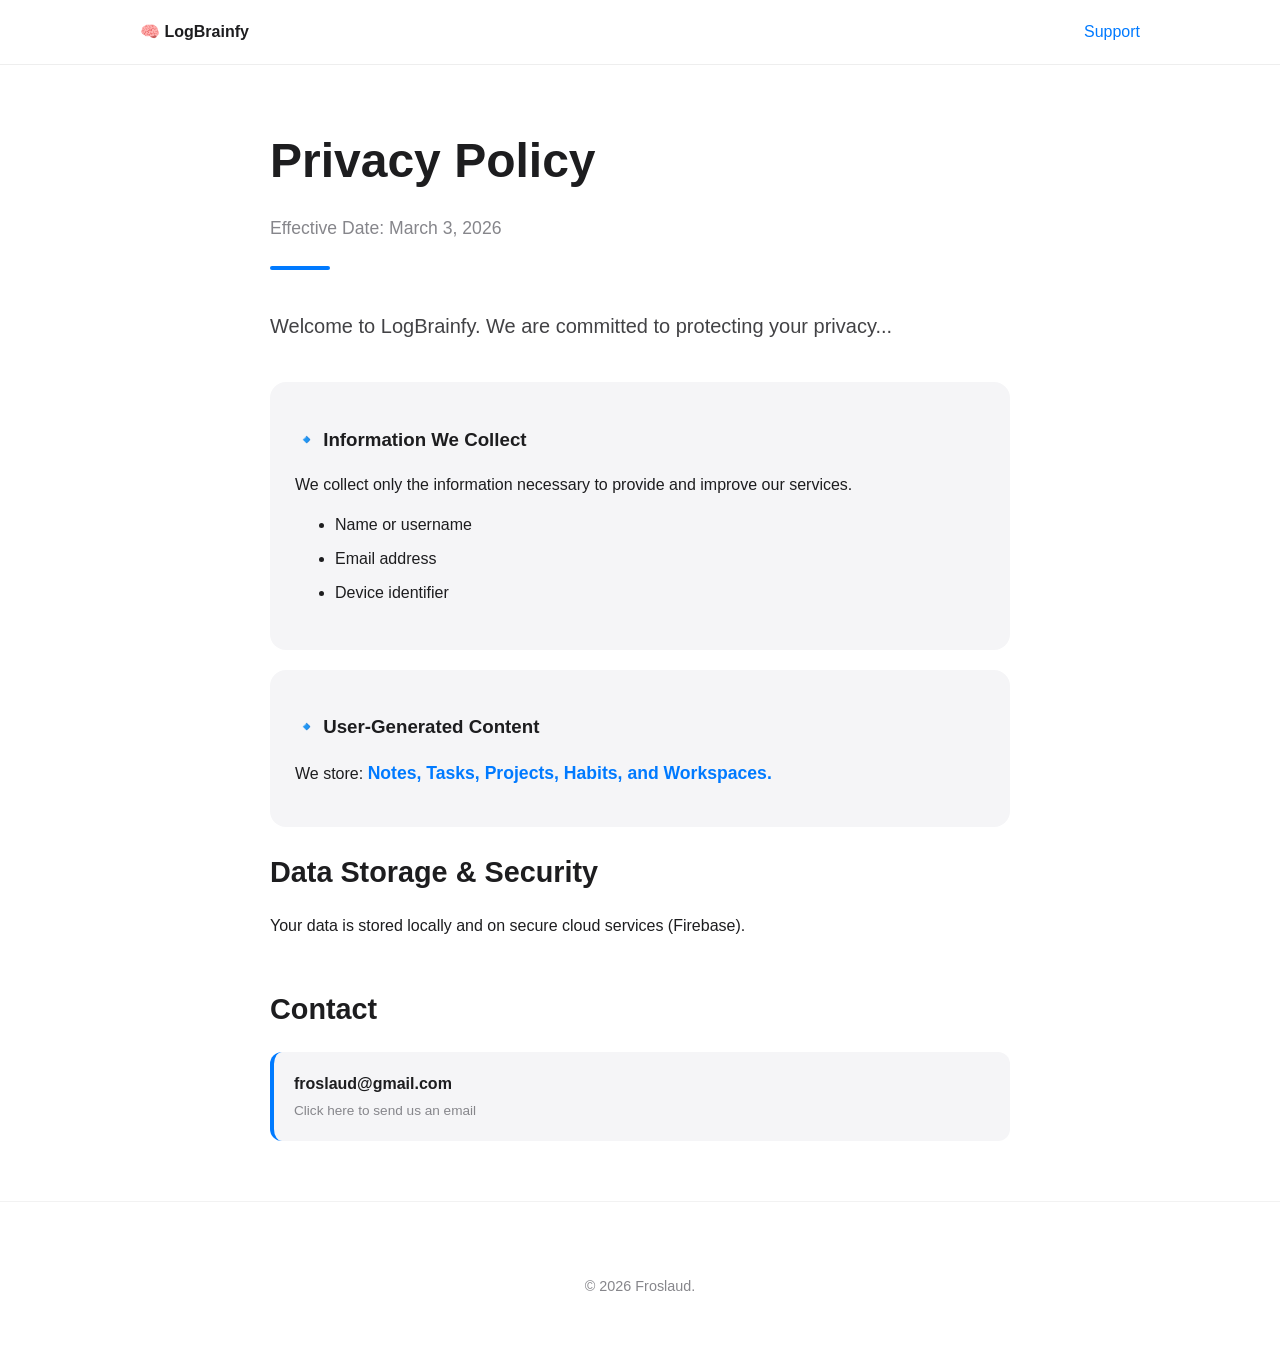
==== privacy.html @ 2e689822 "Update privacy.html" ====
<!DOCTYPE html>
<html lang="en">
<head>
    <meta charset="UTF-8">
    <meta name="viewport" content="width=device-width, initial-scale=1.0">
    <title>Privacy Policy - LogBrainfy</title>
    <link rel="stylesheet" href="style.css"> </head>
<body>
    <nav>
        <div class="nav-container">
            <a href="index.html" class="logo-text">🧠 LogBrainfy</a>
            <div class="nav-links">
                <a href="mailto:froslaud@gmail.com">Support</a>
            </div>
        </div>
    </nav>

    <div class="legal-wrapper"> 
        <header class="legal-header">
            <h1>Privacy Policy</h1>
            <p class="effective-date">Effective Date: March 3, 2026</p>
            <div class="header-line"></div>
        </header>

        <main class="legal-section">
            <p class="intro-text">Welcome to LogBrainfy. We are committed to protecting your privacy...</p>

            <div class="info-card">
                <h3>🔹 Information We Collect</h3>
                <p>We collect only the information necessary to provide and improve our services.</p>
                <ul>
                    <li>Name or username</li>
                    <li>Email address</li>
                    <li>Device identifier</li>
                </ul>
            </div>

            <div class="info-card">
                <h3>🔹 User-Generated Content</h3>
                <p>We store: <span class="highlight-box">Notes, Tasks, Projects, Habits, and Workspaces.</span></p>
            </div>

            <div class="legal-section">
                <h2>Data Storage & Security</h2>
                <p>Your data is stored locally and on secure cloud services (Firebase).</p>
            </div>

            <div class="legal-section">
                <h2>Contact</h2>
                <a href="mailto:froslaud@gmail.com" class="contact-box">
                    <strong>froslaud@gmail.com</strong>
                    <span>Click here to send us an email</span>
                </a>
            </div>
        </main>
    </div>

    <footer>
        <p>&copy; 2026 Froslaud.</p>
    </footer>
</body>
</html>
---- style.css ----
:root {
    --primary: #007AFF;
    --bg: #ffffff;
    --text: #1d1d1f;
    --secondary-bg: #f5f5f7;
    --gray: #86868b;
}

body {
    font-family: -apple-system, BlinkMacSystemFont, "Segoe UI", Roboto, sans-serif;
    margin: 0;
    color: var(--text);
    background-color: var(--bg);
    line-height: 1.5;
}

/* --- NAVIGATION (Shared) --- */
nav {
    padding: 20px;
    background: rgba(255, 255, 255, 0.8);
    backdrop-filter: blur(10px);
    position: sticky;
    top: 0;
    z-index: 100;
    border-bottom: 1px solid #eee;
}

.nav-container {
    max-width: 1000px;
    margin: 0 auto;
    display: flex;
    justify-content: space-between;
    align-items: center;
}

.logo-text {
    font-weight: 700;
    text-decoration: none;
    color: var(--text);
}

.nav-links a {
    text-decoration: none;
    color: var(--primary);
    margin-left: 20px;
}

/* --- HOME PAGE STYLES (index.html) --- */
.hero {
    text-align: center;
    padding: 80px 20px;
    background: radial-gradient(circle at bottom, #f0f7ff 0%, #ffffff 100%);
}

.hero h1 { font-size: 3rem; letter-spacing: -0.02em; }

.subtitle {
    font-size: 1.3rem;
    color: var(--gray);
    max-width: 600px;
    margin: 0 auto 30px;
}

.btn-primary {
    background: var(--text);
    color: white;
    padding: 15px 30px;
    border-radius: 30px;
    text-decoration: none;
    font-weight: 600;
}

.mockup-box {
    width: 260px;
    height: 450px;
    background: #f0f0f0;
    margin: 50px auto 0;
    border-radius: 30px;
    border: 6px solid #333;
    display: flex;
    align-items: center;
    justify-content: center;
    color: #aaa;
}

.content { max-width: 1000px; margin: 0 auto; padding: 40px 20px; }

.legal-grid {
    display: grid;
    grid-template-columns: repeat(auto-fit, minmax(250px, 1fr));
    gap: 20px;
}

.card {
    background: var(--secondary-bg);
    padding: 30px;
    border-radius: 20px;
}

.btn-secondary {
    color: var(--primary);
    text-decoration: none;
    font-weight: 600;
    display: block;
    margin-top: 10px;
}

/* --- PRIVACY PAGE PREMIUM STYLES (privacy.html) --- */
.legal-wrapper {
    max-width: 740px;
    margin: 60px auto;
    padding: 0 20px;
}

.legal-header h1 {
    font-size: 3rem;
    font-weight: 700;
    margin-bottom: 10px;
}

.effective-date {
    color: var(--gray);
    font-size: 1.1rem;
}

.header-line {
    width: 60px;
    height: 4px;
    background: var(--primary);
    margin-top: 25px;
    border-radius: 2px;
}

.intro-text {
    font-size: 1.25rem;
    line-height: 1.6;
    color: #424245;
    margin: 40px 0;
}

.legal-section { margin-bottom: 50px; }
.legal-section h2 { font-size: 1.8rem; margin-bottom: 20px; font-weight: 600; }

.info-card {
    background: var(--secondary-bg);
    padding: 25px;
    border-radius: 16px;
    margin-bottom: 20px;
}

.highlight-box {
    font-weight: 600;
    color: var(--primary);
    font-size: 1.1rem;
}

.contact-box {
    display: block;
    background: var(--secondary-bg);
    padding: 20px;
    border-radius: 12px;
    text-decoration: none;
    color: var(--text);
    border-left: 4px solid var(--primary);
}

.contact-box span {
    display: block;
    font-size: 0.85rem;
    color: var(--gray);
    margin-top: 5px;
}

.eula-link {
    color: var(--primary);
    text-decoration: none;
    font-weight: 600;
}

/* --- FOOTER (Shared) --- */
footer {
    text-align: center;
    padding: 60px;
    color: var(--gray);
    font-size: 0.9rem;
    border-top: 1px solid #f2f2f2;
}

/* List styling for Privacy */
ul { margin-bottom: 20px; }
li { margin-bottom: 10px; }
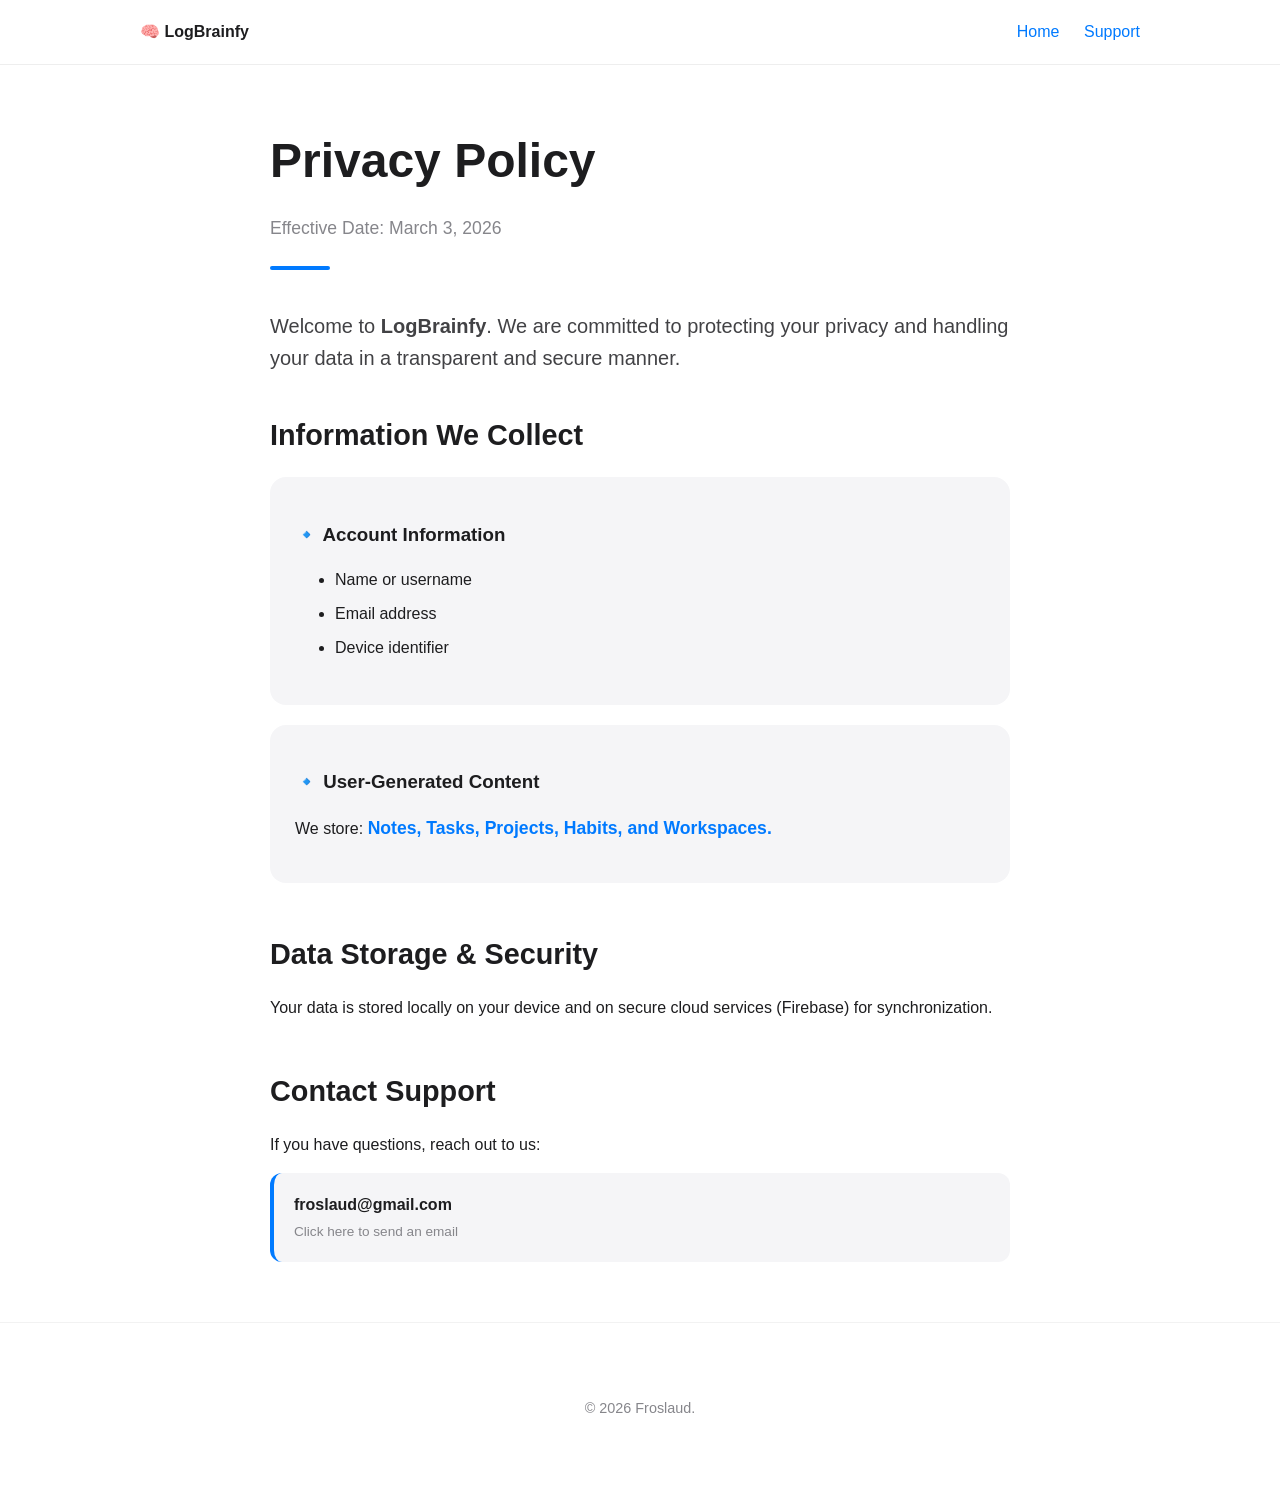
==== commit b3ff8a5b: "Update privacy.html" ====
--- a/privacy.html
+++ b/privacy.html
@@ -4,12 +4,14 @@
     <meta charset="UTF-8">
     <meta name="viewport" content="width=device-width, initial-scale=1.0">
     <title>Privacy Policy - LogBrainfy</title>
-    <link rel="stylesheet" href="style.css"> </head>
+    <link rel="stylesheet" href="style.css">
+</head>
 <body>
     <nav>
         <div class="nav-container">
             <a href="index.html" class="logo-text">🧠 LogBrainfy</a>
             <div class="nav-links">
+                <a href="index.html">Home</a>
                 <a href="mailto:froslaud@gmail.com">Support</a>
             </div>
         </div>
@@ -22,36 +24,41 @@
             <div class="header-line"></div>
         </header>
 
-        <main class="legal-section">
-            <p class="intro-text">Welcome to LogBrainfy. We are committed to protecting your privacy...</p>
+        <main>
+            <p class="intro-text">
+                Welcome to <strong>LogBrainfy</strong>. We are committed to protecting your privacy and handling your data in a transparent and secure manner.
+            </p>
 
-            <div class="info-card">
-                <h3>🔹 Information We Collect</h3>
-                <p>We collect only the information necessary to provide and improve our services.</p>
-                <ul>
-                    <li>Name or username</li>
-                    <li>Email address</li>
-                    <li>Device identifier</li>
-                </ul>
-            </div>
+            <section class="legal-section">
+                <h2>Information We Collect</h2>
+                <div class="info-card">
+                    <h3>🔹 Account Information</h3>
+                    <ul>
+                        <li>Name or username</li>
+                        <li>Email address</li>
+                        <li>Device identifier</li>
+                    </ul>
+                </div>
 
-            <div class="info-card">
-                <h3>🔹 User-Generated Content</h3>
-                <p>We store: <span class="highlight-box">Notes, Tasks, Projects, Habits, and Workspaces.</span></p>
-            </div>
+                <div class="info-card">
+                    <h3>🔹 User-Generated Content</h3>
+                    <p>We store: <span class="highlight-box">Notes, Tasks, Projects, Habits, and Workspaces.</span></p>
+                </div>
+            </section>
 
-            <div class="legal-section">
+            <section class="legal-section">
                 <h2>Data Storage & Security</h2>
-                <p>Your data is stored locally and on secure cloud services (Firebase).</p>
-            </div>
+                <p>Your data is stored locally on your device and on secure cloud services (Firebase) for synchronization.</p>
+            </section>
 
-            <div class="legal-section">
-                <h2>Contact</h2>
+            <section class="legal-section">
+                <h2>Contact Support</h2>
+                <p>If you have questions, reach out to us:</p>
                 <a href="mailto:froslaud@gmail.com" class="contact-box">
                     <strong>froslaud@gmail.com</strong>
-                    <span>Click here to send us an email</span>
+                    <span>Click here to send an email</span>
                 </a>
-            </div>
+            </section>
         </main>
     </div>
 
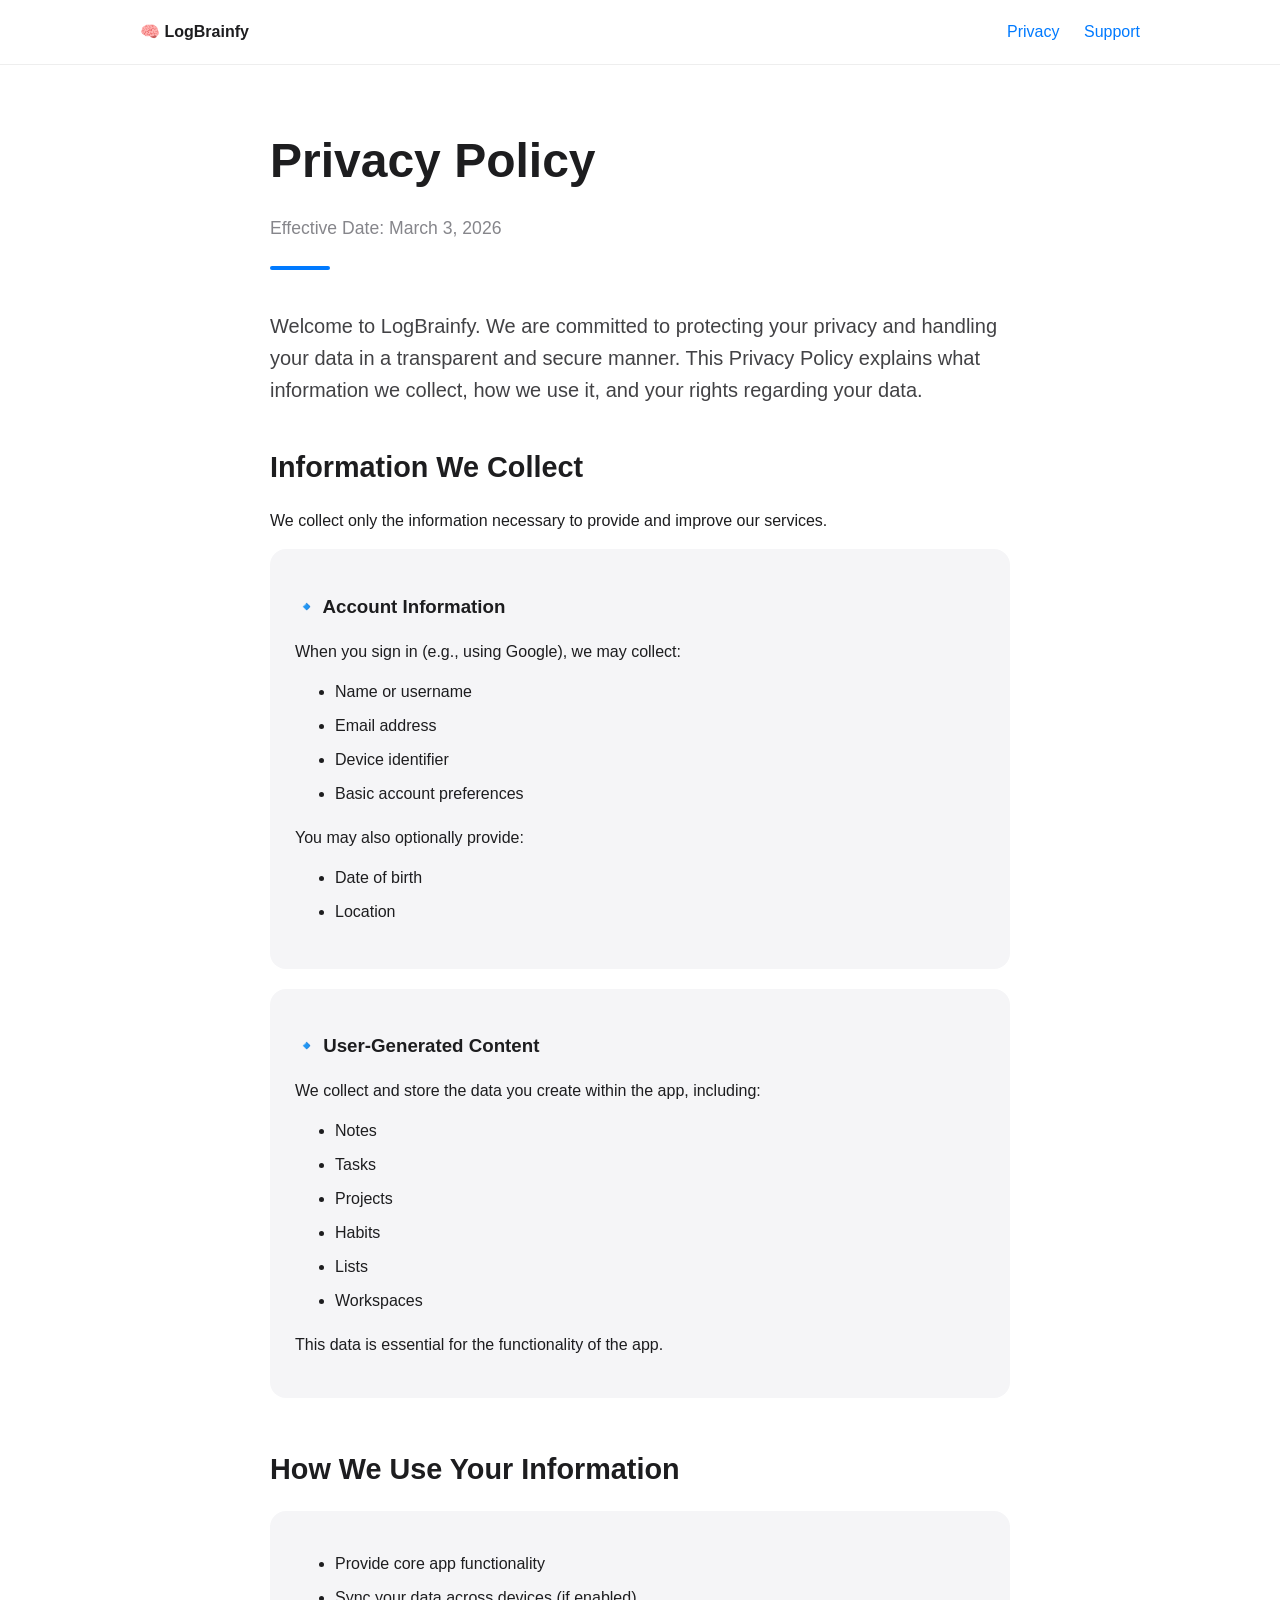
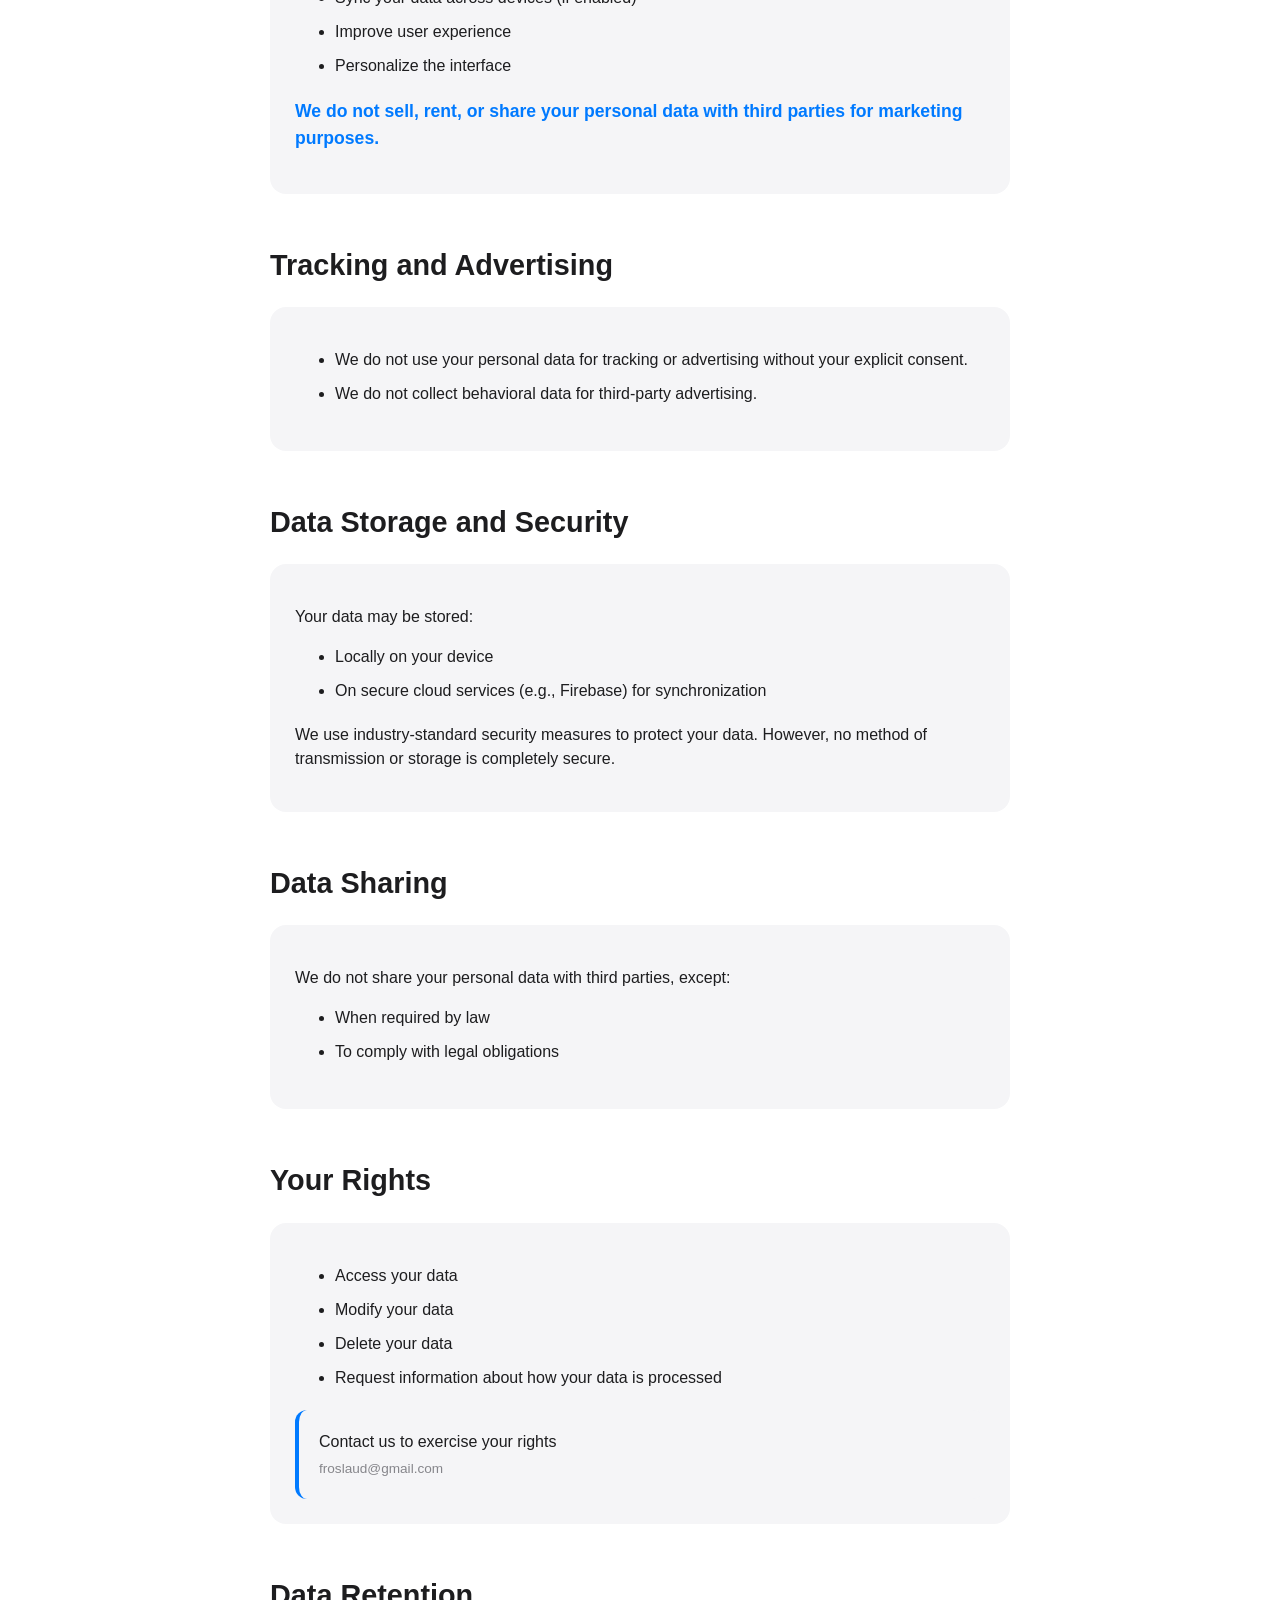
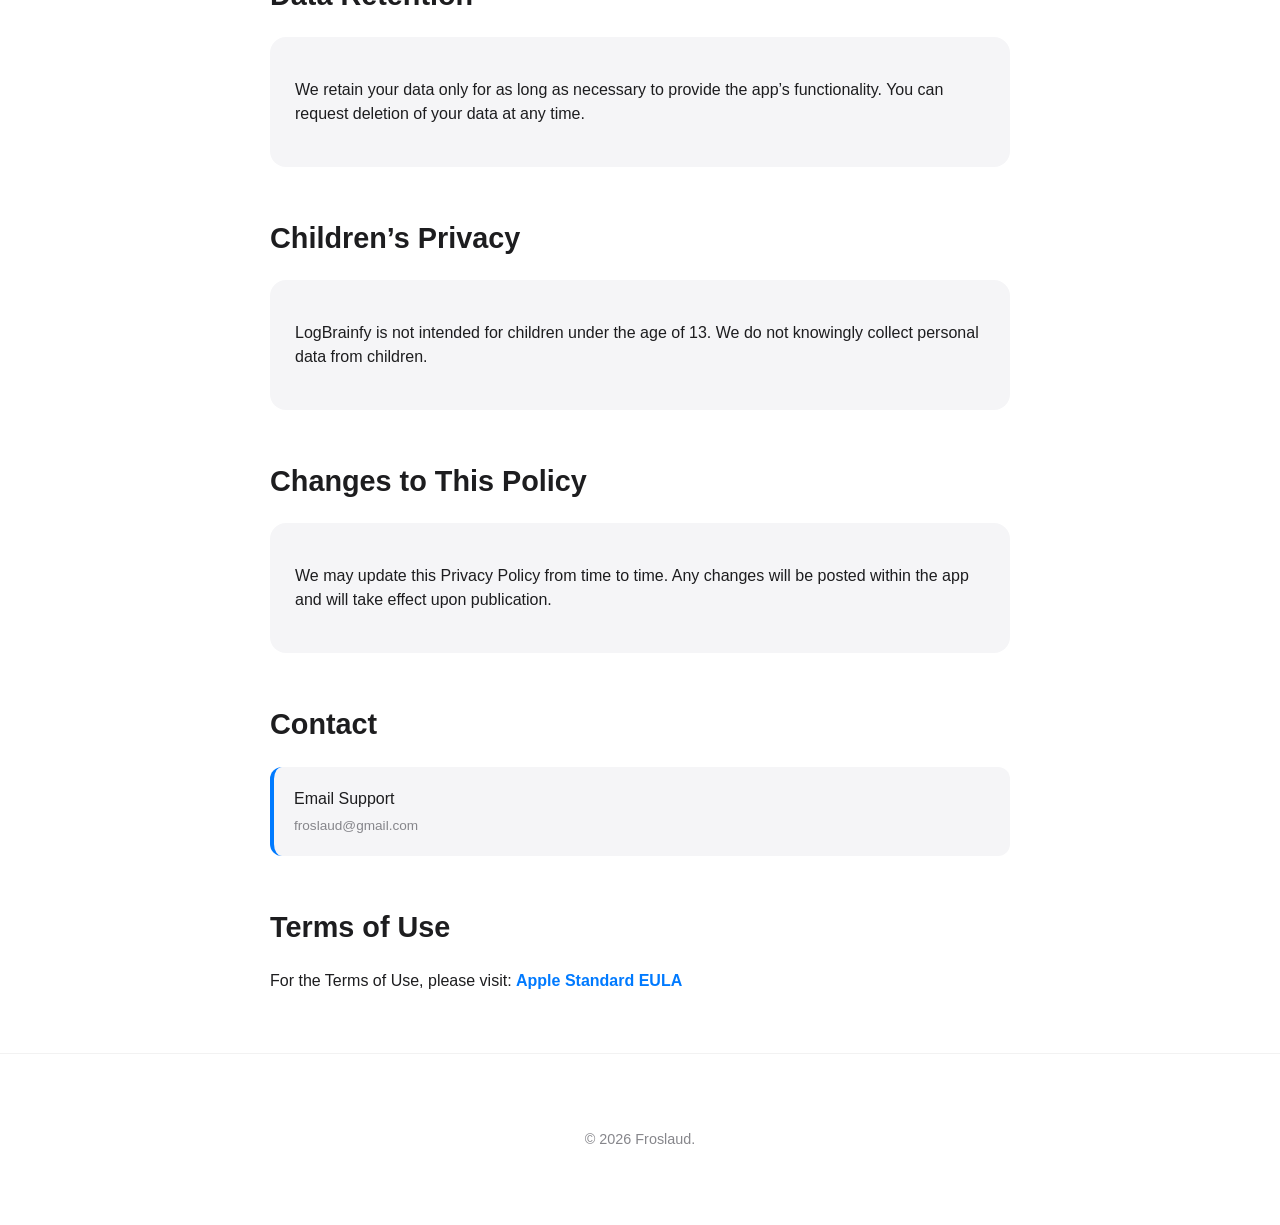
==== commit 9b2731eb: "Update privacy.html" ====
--- a/privacy.html
+++ b/privacy.html
@@ -7,63 +7,202 @@
     <link rel="stylesheet" href="style.css">
 </head>
 <body>
+
+    <!-- NAV -->
     <nav>
         <div class="nav-container">
             <a href="index.html" class="logo-text">🧠 LogBrainfy</a>
             <div class="nav-links">
-                <a href="index.html">Home</a>
-                <a href="mailto:froslaud@gmail.com">Support</a>
+                <a href="privacy.html">Privacy</a>
+                <a href="index.html#support">Support</a>
             </div>
         </div>
     </nav>
 
-    <div class="legal-wrapper"> 
-        <header class="legal-header">
+    <!-- CONTENT -->
+    <main class="legal-wrapper">
+
+        <!-- HEADER -->
+        <div class="legal-header">
             <h1>Privacy Policy</h1>
             <p class="effective-date">Effective Date: March 3, 2026</p>
             <div class="header-line"></div>
-        </header>
-
-        <main>
-            <p class="intro-text">
-                Welcome to <strong>LogBrainfy</strong>. We are committed to protecting your privacy and handling your data in a transparent and secure manner.
+        </div>
+
+        <!-- INTRO -->
+        <p class="intro-text">
+            Welcome to LogBrainfy. We are committed to protecting your privacy and handling your data in a transparent and secure manner.
+            This Privacy Policy explains what information we collect, how we use it, and your rights regarding your data.
+        </p>
+
+        <!-- INFORMATION WE COLLECT -->
+        <section class="legal-section">
+            <h2>Information We Collect</h2>
+            <p>We collect only the information necessary to provide and improve our services.</p>
+
+            <div class="info-card">
+                <h3>🔹 Account Information</h3>
+                <p>When you sign in (e.g., using Google), we may collect:</p>
+                <ul>
+                    <li>Name or username</li>
+                    <li>Email address</li>
+                    <li>Device identifier</li>
+                    <li>Basic account preferences</li>
+                </ul>
+
+                <p>You may also optionally provide:</p>
+                <ul>
+                    <li>Date of birth</li>
+                    <li>Location</li>
+                </ul>
+            </div>
+
+            <div class="info-card">
+                <h3>🔹 User-Generated Content</h3>
+                <p>We collect and store the data you create within the app, including:</p>
+                <ul>
+                    <li>Notes</li>
+                    <li>Tasks</li>
+                    <li>Projects</li>
+                    <li>Habits</li>
+                    <li>Lists</li>
+                    <li>Workspaces</li>
+                </ul>
+                <p>This data is essential for the functionality of the app.</p>
+            </div>
+        </section>
+
+        <!-- HOW WE USE -->
+        <section class="legal-section">
+            <h2>How We Use Your Information</h2>
+            <div class="info-card">
+                <ul>
+                    <li>Provide core app functionality</li>
+                    <li>Sync your data across devices (if enabled)</li>
+                    <li>Improve user experience</li>
+                    <li>Personalize the interface</li>
+                </ul>
+                <p class="highlight-box">
+                    We do not sell, rent, or share your personal data with third parties for marketing purposes.
+                </p>
+            </div>
+        </section>
+
+        <!-- TRACKING -->
+        <section class="legal-section">
+            <h2>Tracking and Advertising</h2>
+            <div class="info-card">
+                <ul>
+                    <li>We do not use your personal data for tracking or advertising without your explicit consent.</li>
+                    <li>We do not collect behavioral data for third-party advertising.</li>
+                </ul>
+            </div>
+        </section>
+
+        <!-- STORAGE -->
+        <section class="legal-section">
+            <h2>Data Storage and Security</h2>
+            <div class="info-card">
+                <p>Your data may be stored:</p>
+                <ul>
+                    <li>Locally on your device</li>
+                    <li>On secure cloud services (e.g., Firebase) for synchronization</li>
+                </ul>
+                <p>
+                    We use industry-standard security measures to protect your data. However, no method of transmission or storage is completely secure.
+                </p>
+            </div>
+        </section>
+
+        <!-- SHARING -->
+        <section class="legal-section">
+            <h2>Data Sharing</h2>
+            <div class="info-card">
+                <p>We do not share your personal data with third parties, except:</p>
+                <ul>
+                    <li>When required by law</li>
+                    <li>To comply with legal obligations</li>
+                </ul>
+            </div>
+        </section>
+
+        <!-- RIGHTS -->
+        <section class="legal-section">
+            <h2>Your Rights</h2>
+            <div class="info-card">
+                <ul>
+                    <li>Access your data</li>
+                    <li>Modify your data</li>
+                    <li>Delete your data</li>
+                    <li>Request information about how your data is processed</li>
+                </ul>
+
+                <a href="mailto:froslaud@gmail.com" class="contact-box">
+                    Contact us to exercise your rights
+                    <span>froslaud@gmail.com</span>
+                </a>
+            </div>
+        </section>
+
+        <!-- RETENTION -->
+        <section class="legal-section">
+            <h2>Data Retention</h2>
+            <div class="info-card">
+                <p>
+                    We retain your data only for as long as necessary to provide the app’s functionality.
+                    You can request deletion of your data at any time.
+                </p>
+            </div>
+        </section>
+
+        <!-- CHILDREN -->
+        <section class="legal-section">
+            <h2>Children’s Privacy</h2>
+            <div class="info-card">
+                <p>
+                    LogBrainfy is not intended for children under the age of 13.
+                    We do not knowingly collect personal data from children.
+                </p>
+            </div>
+        </section>
+
+        <!-- CHANGES -->
+        <section class="legal-section">
+            <h2>Changes to This Policy</h2>
+            <div class="info-card">
+                <p>
+                    We may update this Privacy Policy from time to time.
+                    Any changes will be posted within the app and will take effect upon publication.
+                </p>
+            </div>
+        </section>
+
+        <!-- CONTACT -->
+        <section class="legal-section">
+            <h2>Contact</h2>
+            <a href="mailto:froslaud@gmail.com" class="contact-box">
+                Email Support
+                <span>froslaud@gmail.com</span>
+            </a>
+        </section>
+
+        <!-- TERMS -->
+        <section class="legal-section">
+            <h2>Terms of Use</h2>
+            <p>
+                For the Terms of Use, please visit:
+                <a href="https://www.apple.com/legal/internet-services/itunes/dev/stdeula/" target="_blank" class="eula-link">
+                    Apple Standard EULA
+                </a>
             </p>
-
-            <section class="legal-section">
-                <h2>Information We Collect</h2>
-                <div class="info-card">
-                    <h3>🔹 Account Information</h3>
-                    <ul>
-                        <li>Name or username</li>
-                        <li>Email address</li>
-                        <li>Device identifier</li>
-                    </ul>
-                </div>
-
-                <div class="info-card">
-                    <h3>🔹 User-Generated Content</h3>
-                    <p>We store: <span class="highlight-box">Notes, Tasks, Projects, Habits, and Workspaces.</span></p>
-                </div>
-            </section>
-
-            <section class="legal-section">
-                <h2>Data Storage & Security</h2>
-                <p>Your data is stored locally on your device and on secure cloud services (Firebase) for synchronization.</p>
-            </section>
-
-            <section class="legal-section">
-                <h2>Contact Support</h2>
-                <p>If you have questions, reach out to us:</p>
-                <a href="mailto:froslaud@gmail.com" class="contact-box">
-                    <strong>froslaud@gmail.com</strong>
-                    <span>Click here to send an email</span>
-                </a>
-            </section>
-        </main>
-    </div>
-
+        </section>
+
+    </main>
+
+    <!-- FOOTER -->
     <footer>
         <p>&copy; 2026 Froslaud.</p>
     </footer>
+
 </body>
 </html>
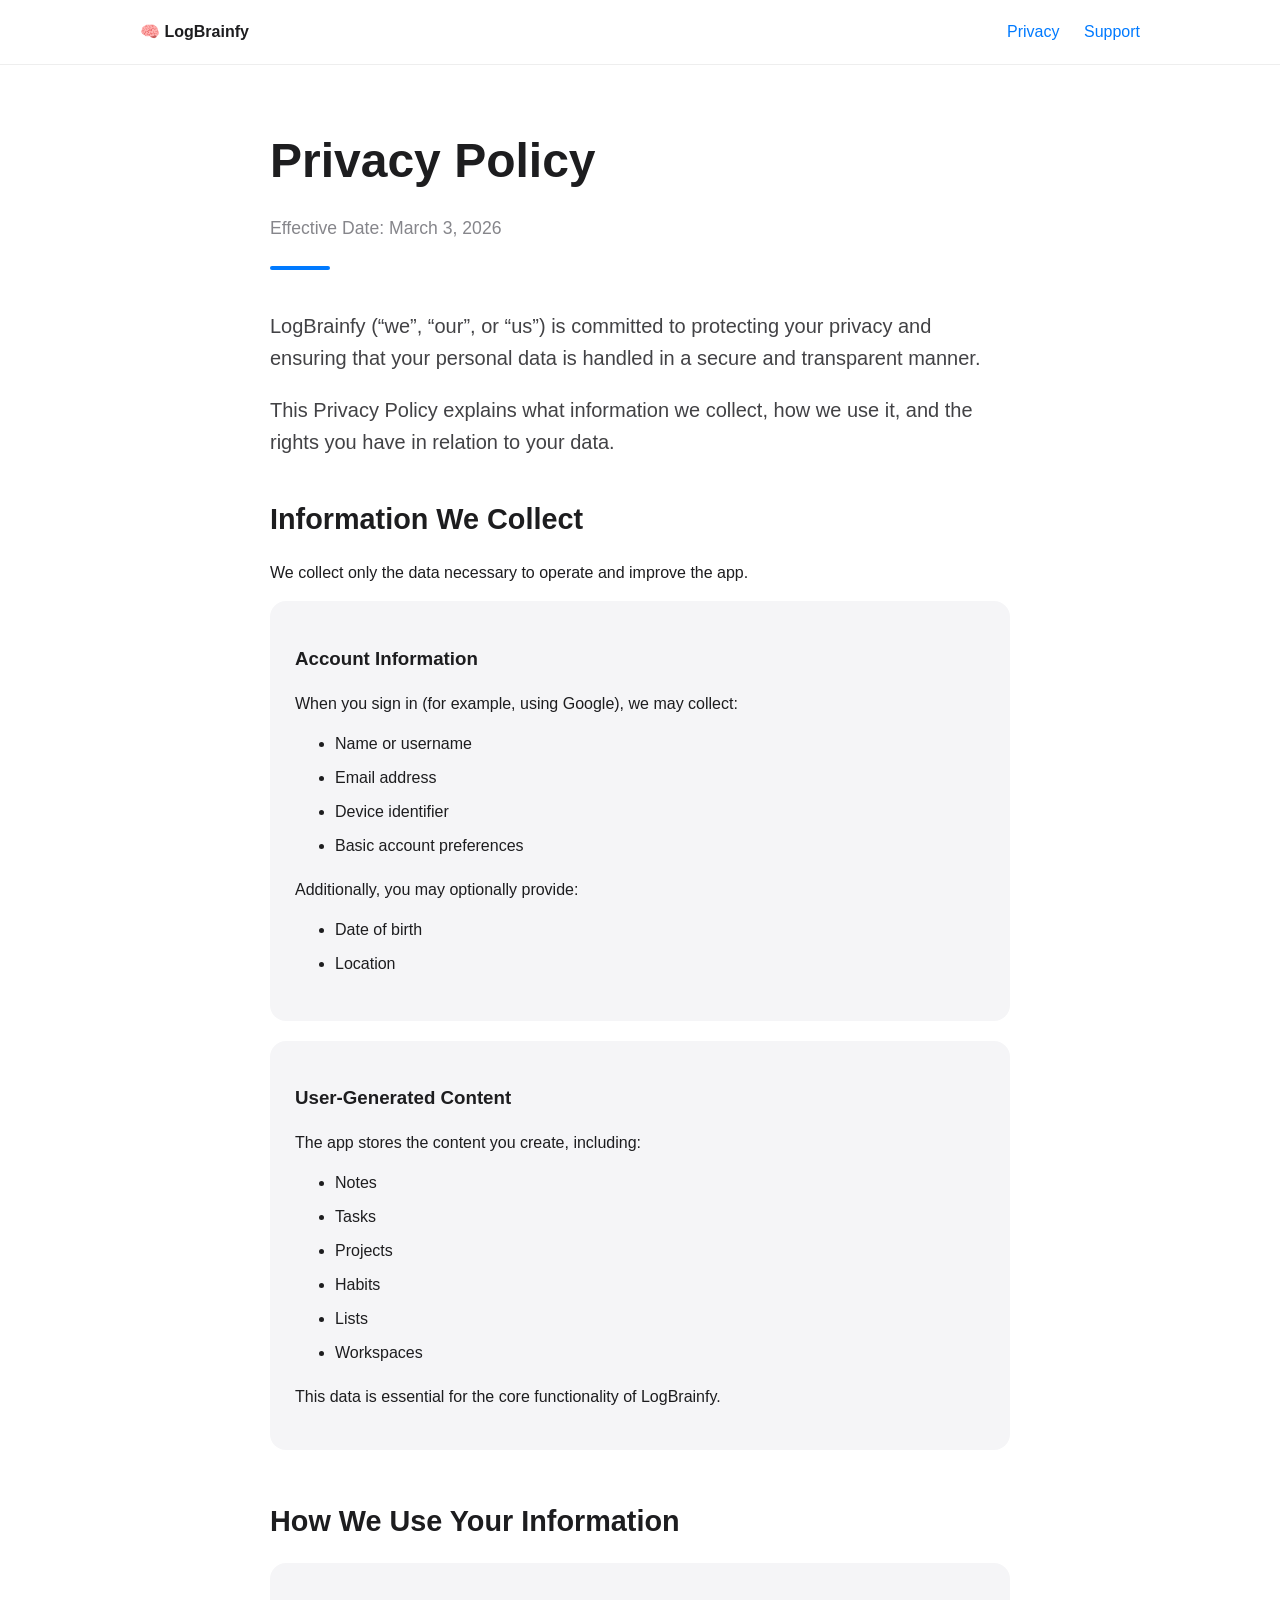
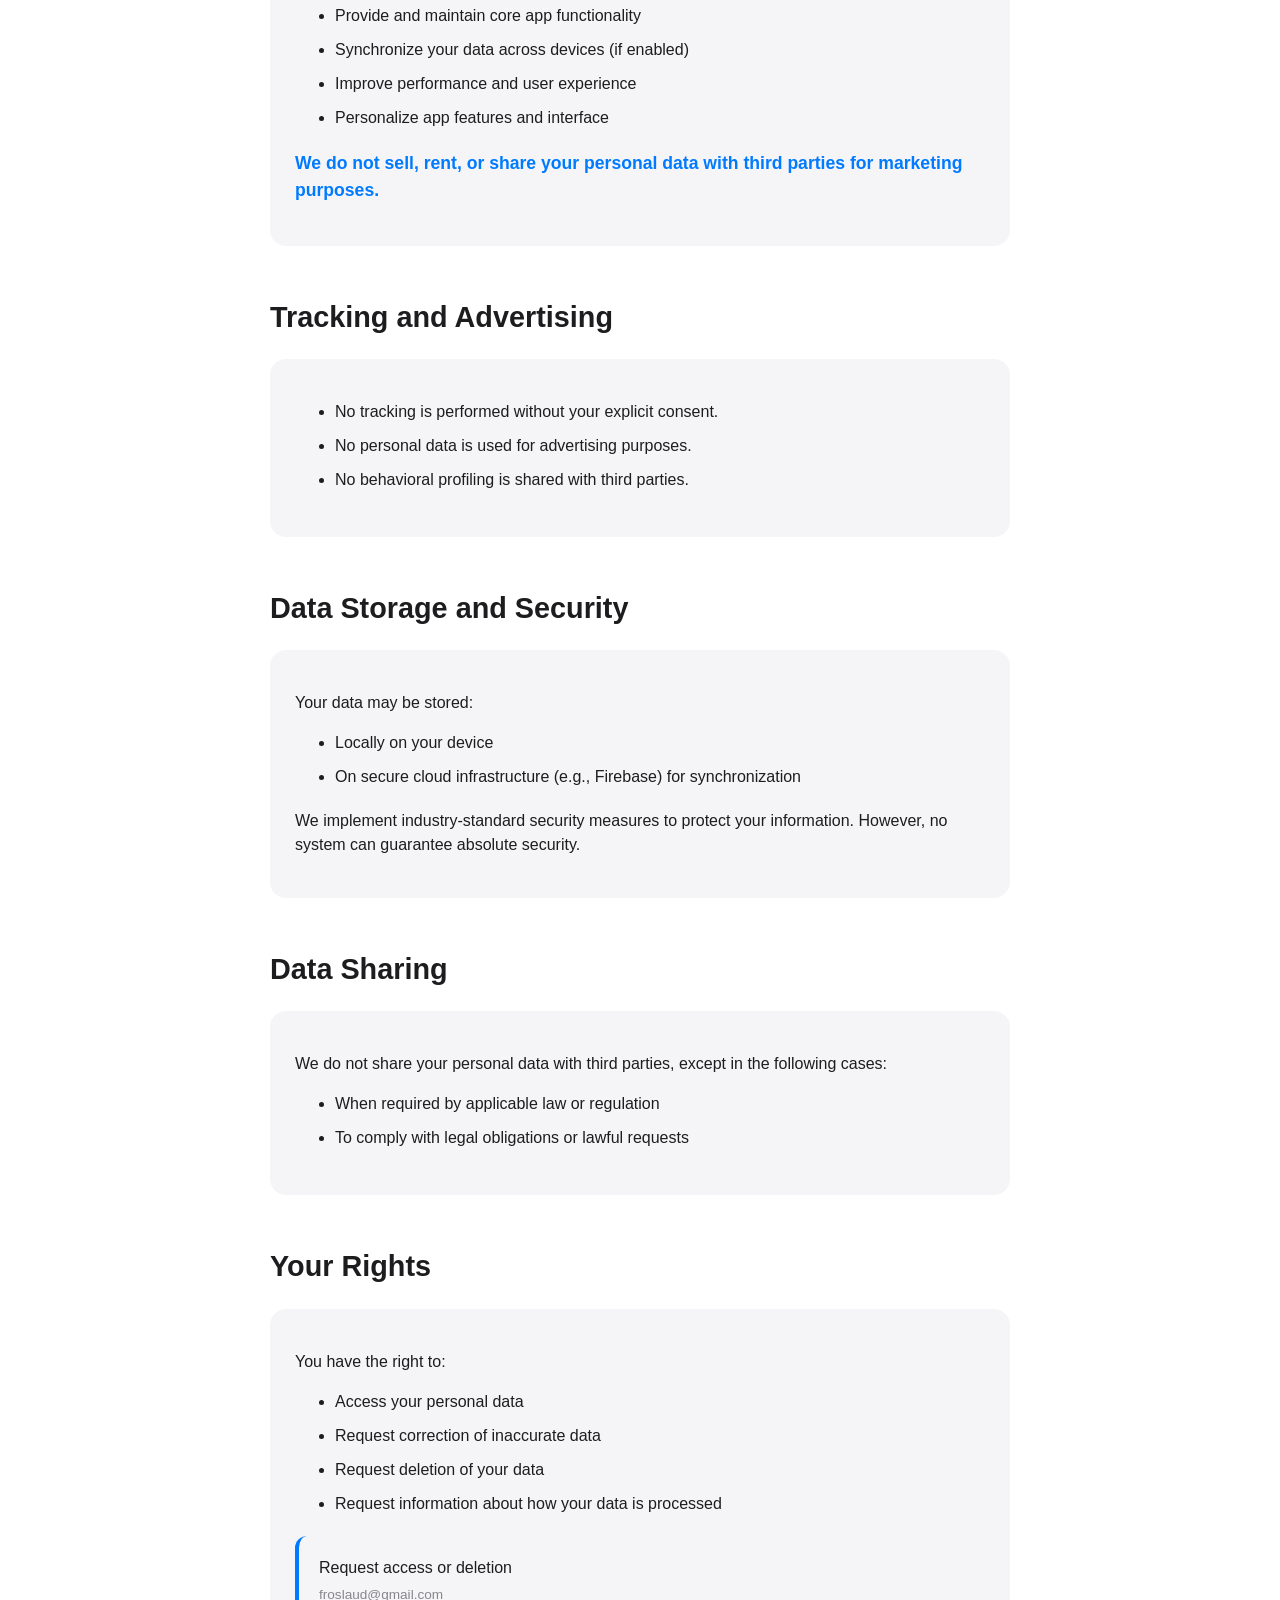
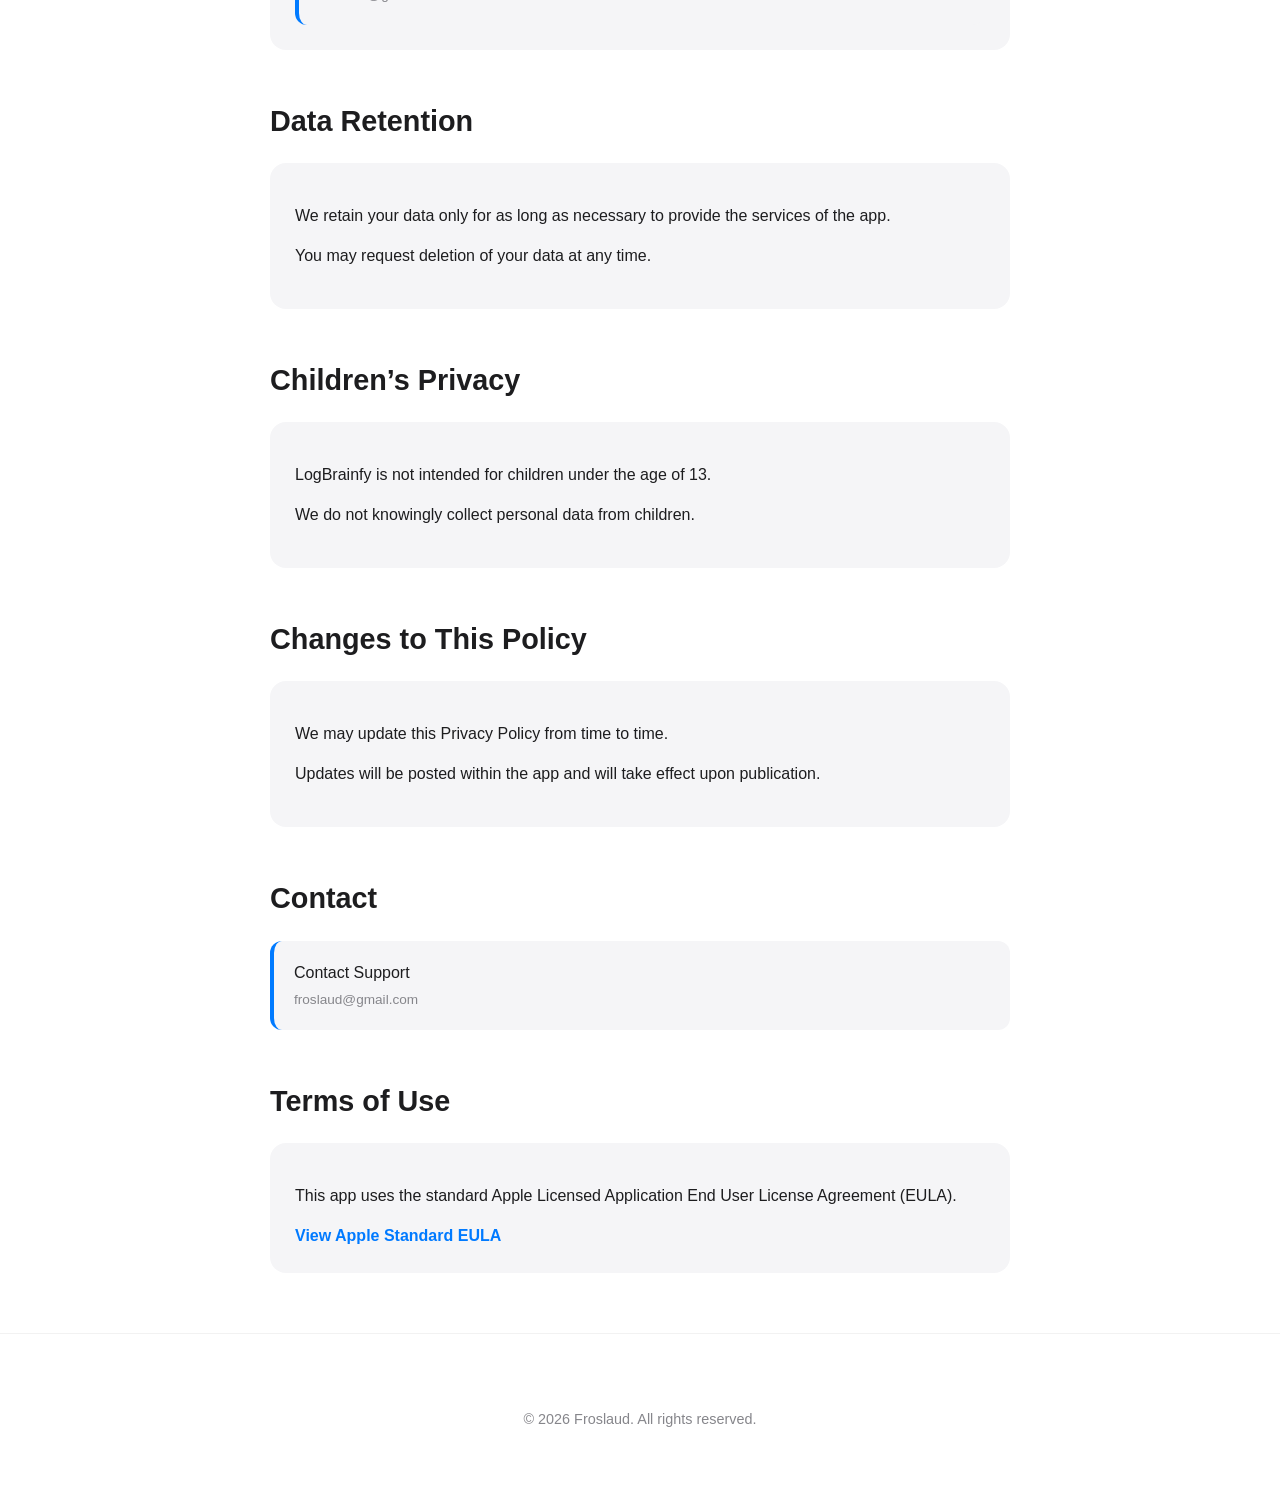
==== commit 55ed233e: "Update privacy.html" ====
--- a/privacy.html
+++ b/privacy.html
@@ -19,7 +19,7 @@
         </div>
     </nav>
 
-    <!-- CONTENT -->
+    <!-- MAIN -->
     <main class="legal-wrapper">
 
         <!-- HEADER -->
@@ -31,18 +31,20 @@
 
         <!-- INTRO -->
         <p class="intro-text">
-            Welcome to LogBrainfy. We are committed to protecting your privacy and handling your data in a transparent and secure manner.
-            This Privacy Policy explains what information we collect, how we use it, and your rights regarding your data.
+            LogBrainfy (“we”, “our”, or “us”) is committed to protecting your privacy and ensuring that your personal data is handled in a secure and transparent manner.
         </p>
-
-        <!-- INFORMATION WE COLLECT -->
+        <p class="intro-text" style="margin-top:-20px;">
+            This Privacy Policy explains what information we collect, how we use it, and the rights you have in relation to your data.
+        </p>
+
+        <!-- INFO COLLECTION -->
         <section class="legal-section">
             <h2>Information We Collect</h2>
-            <p>We collect only the information necessary to provide and improve our services.</p>
-
-            <div class="info-card">
-                <h3>🔹 Account Information</h3>
-                <p>When you sign in (e.g., using Google), we may collect:</p>
+            <p>We collect only the data necessary to operate and improve the app.</p>
+
+            <div class="info-card">
+                <h3>Account Information</h3>
+                <p>When you sign in (for example, using Google), we may collect:</p>
                 <ul>
                     <li>Name or username</li>
                     <li>Email address</li>
@@ -50,7 +52,7 @@
                     <li>Basic account preferences</li>
                 </ul>
 
-                <p>You may also optionally provide:</p>
+                <p>Additionally, you may optionally provide:</p>
                 <ul>
                     <li>Date of birth</li>
                     <li>Location</li>
@@ -58,8 +60,8 @@
             </div>
 
             <div class="info-card">
-                <h3>🔹 User-Generated Content</h3>
-                <p>We collect and store the data you create within the app, including:</p>
+                <h3>User-Generated Content</h3>
+                <p>The app stores the content you create, including:</p>
                 <ul>
                     <li>Notes</li>
                     <li>Tasks</li>
@@ -68,20 +70,22 @@
                     <li>Lists</li>
                     <li>Workspaces</li>
                 </ul>
-                <p>This data is essential for the functionality of the app.</p>
-            </div>
-        </section>
-
-        <!-- HOW WE USE -->
+
+                <p>This data is essential for the core functionality of LogBrainfy.</p>
+            </div>
+        </section>
+
+        <!-- USE -->
         <section class="legal-section">
             <h2>How We Use Your Information</h2>
             <div class="info-card">
                 <ul>
-                    <li>Provide core app functionality</li>
-                    <li>Sync your data across devices (if enabled)</li>
-                    <li>Improve user experience</li>
-                    <li>Personalize the interface</li>
-                </ul>
+                    <li>Provide and maintain core app functionality</li>
+                    <li>Synchronize your data across devices (if enabled)</li>
+                    <li>Improve performance and user experience</li>
+                    <li>Personalize app features and interface</li>
+                </ul>
+
                 <p class="highlight-box">
                     We do not sell, rent, or share your personal data with third parties for marketing purposes.
                 </p>
@@ -93,8 +97,9 @@
             <h2>Tracking and Advertising</h2>
             <div class="info-card">
                 <ul>
-                    <li>We do not use your personal data for tracking or advertising without your explicit consent.</li>
-                    <li>We do not collect behavioral data for third-party advertising.</li>
+                    <li>No tracking is performed without your explicit consent.</li>
+                    <li>No personal data is used for advertising purposes.</li>
+                    <li>No behavioral profiling is shared with third parties.</li>
                 </ul>
             </div>
         </section>
@@ -106,10 +111,11 @@
                 <p>Your data may be stored:</p>
                 <ul>
                     <li>Locally on your device</li>
-                    <li>On secure cloud services (e.g., Firebase) for synchronization</li>
-                </ul>
-                <p>
-                    We use industry-standard security measures to protect your data. However, no method of transmission or storage is completely secure.
+                    <li>On secure cloud infrastructure (e.g., Firebase) for synchronization</li>
+                </ul>
+
+                <p>
+                    We implement industry-standard security measures to protect your information. However, no system can guarantee absolute security.
                 </p>
             </div>
         </section>
@@ -118,10 +124,10 @@
         <section class="legal-section">
             <h2>Data Sharing</h2>
             <div class="info-card">
-                <p>We do not share your personal data with third parties, except:</p>
-                <ul>
-                    <li>When required by law</li>
-                    <li>To comply with legal obligations</li>
+                <p>We do not share your personal data with third parties, except in the following cases:</p>
+                <ul>
+                    <li>When required by applicable law or regulation</li>
+                    <li>To comply with legal obligations or lawful requests</li>
                 </ul>
             </div>
         </section>
@@ -130,15 +136,16 @@
         <section class="legal-section">
             <h2>Your Rights</h2>
             <div class="info-card">
-                <ul>
-                    <li>Access your data</li>
-                    <li>Modify your data</li>
-                    <li>Delete your data</li>
+                <p>You have the right to:</p>
+                <ul>
+                    <li>Access your personal data</li>
+                    <li>Request correction of inaccurate data</li>
+                    <li>Request deletion of your data</li>
                     <li>Request information about how your data is processed</li>
                 </ul>
 
                 <a href="mailto:froslaud@gmail.com" class="contact-box">
-                    Contact us to exercise your rights
+                    Request access or deletion
                     <span>froslaud@gmail.com</span>
                 </a>
             </div>
@@ -149,8 +156,10 @@
             <h2>Data Retention</h2>
             <div class="info-card">
                 <p>
-                    We retain your data only for as long as necessary to provide the app’s functionality.
-                    You can request deletion of your data at any time.
+                    We retain your data only for as long as necessary to provide the services of the app.
+                </p>
+                <p>
+                    You may request deletion of your data at any time.
                 </p>
             </div>
         </section>
@@ -161,6 +170,8 @@
             <div class="info-card">
                 <p>
                     LogBrainfy is not intended for children under the age of 13.
+                </p>
+                <p>
                     We do not knowingly collect personal data from children.
                 </p>
             </div>
@@ -172,7 +183,9 @@
             <div class="info-card">
                 <p>
                     We may update this Privacy Policy from time to time.
-                    Any changes will be posted within the app and will take effect upon publication.
+                </p>
+                <p>
+                    Updates will be posted within the app and will take effect upon publication.
                 </p>
             </div>
         </section>
@@ -181,7 +194,7 @@
         <section class="legal-section">
             <h2>Contact</h2>
             <a href="mailto:froslaud@gmail.com" class="contact-box">
-                Email Support
+                Contact Support
                 <span>froslaud@gmail.com</span>
             </a>
         </section>
@@ -189,19 +202,21 @@
         <!-- TERMS -->
         <section class="legal-section">
             <h2>Terms of Use</h2>
-            <p>
-                For the Terms of Use, please visit:
+            <div class="info-card">
+                <p>
+                    This app uses the standard Apple Licensed Application End User License Agreement (EULA).
+                </p>
                 <a href="https://www.apple.com/legal/internet-services/itunes/dev/stdeula/" target="_blank" class="eula-link">
-                    Apple Standard EULA
+                    View Apple Standard EULA
                 </a>
-            </p>
+            </div>
         </section>
 
     </main>
 
     <!-- FOOTER -->
     <footer>
-        <p>&copy; 2026 Froslaud.</p>
+        <p>&copy; 2026 Froslaud. All rights reserved.</p>
     </footer>
 
 </body>
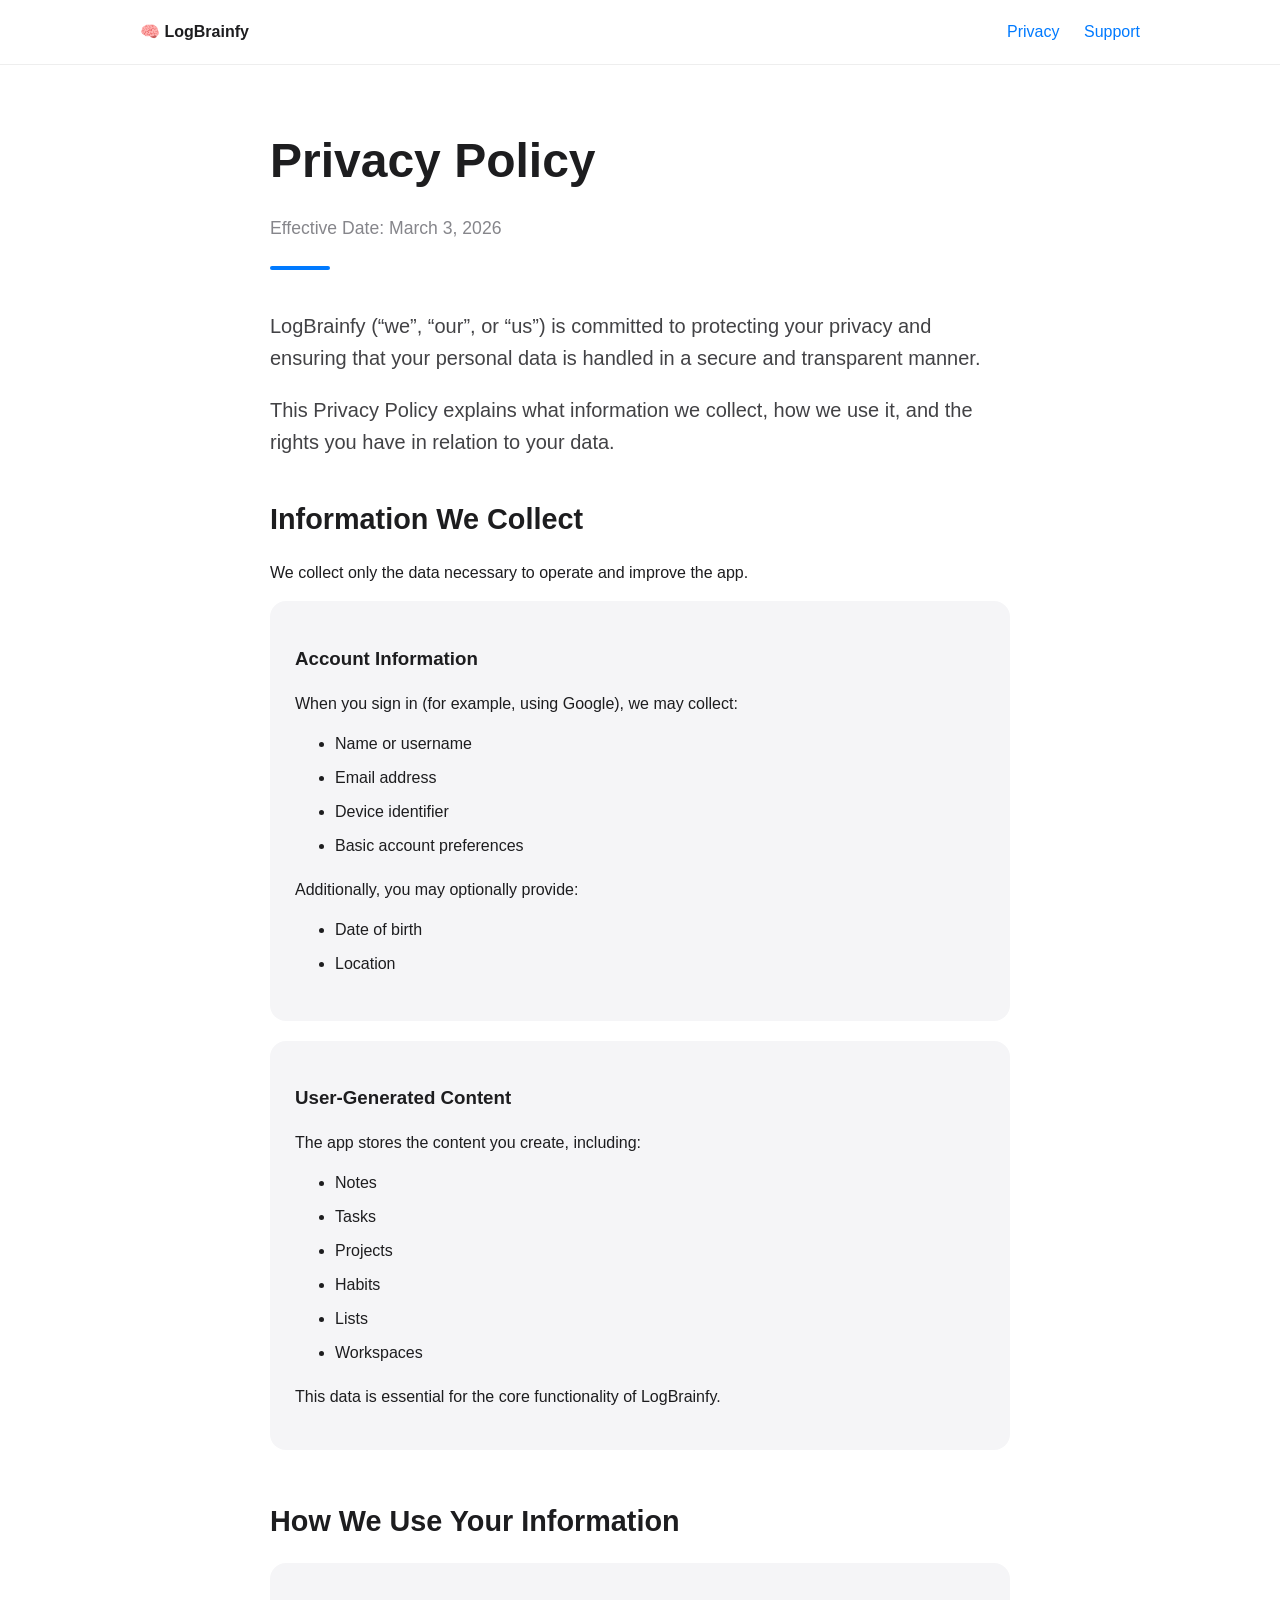
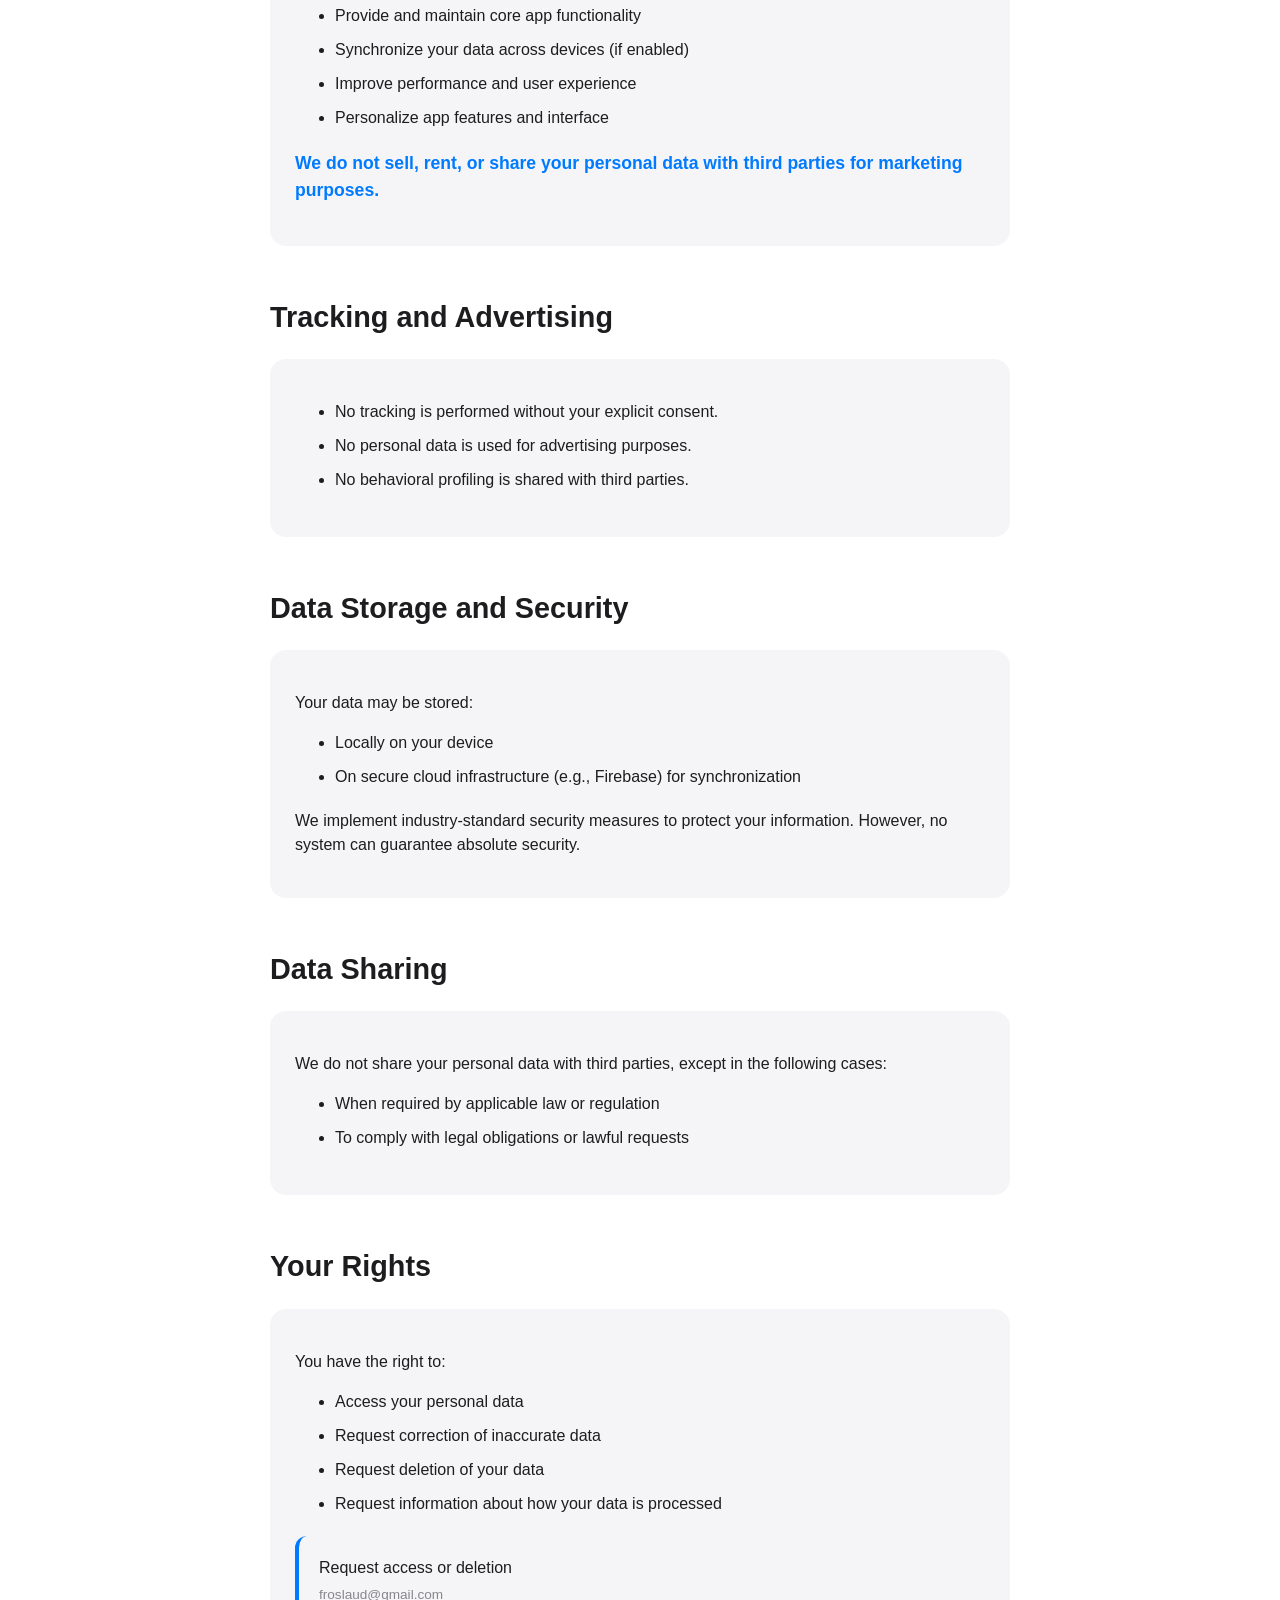
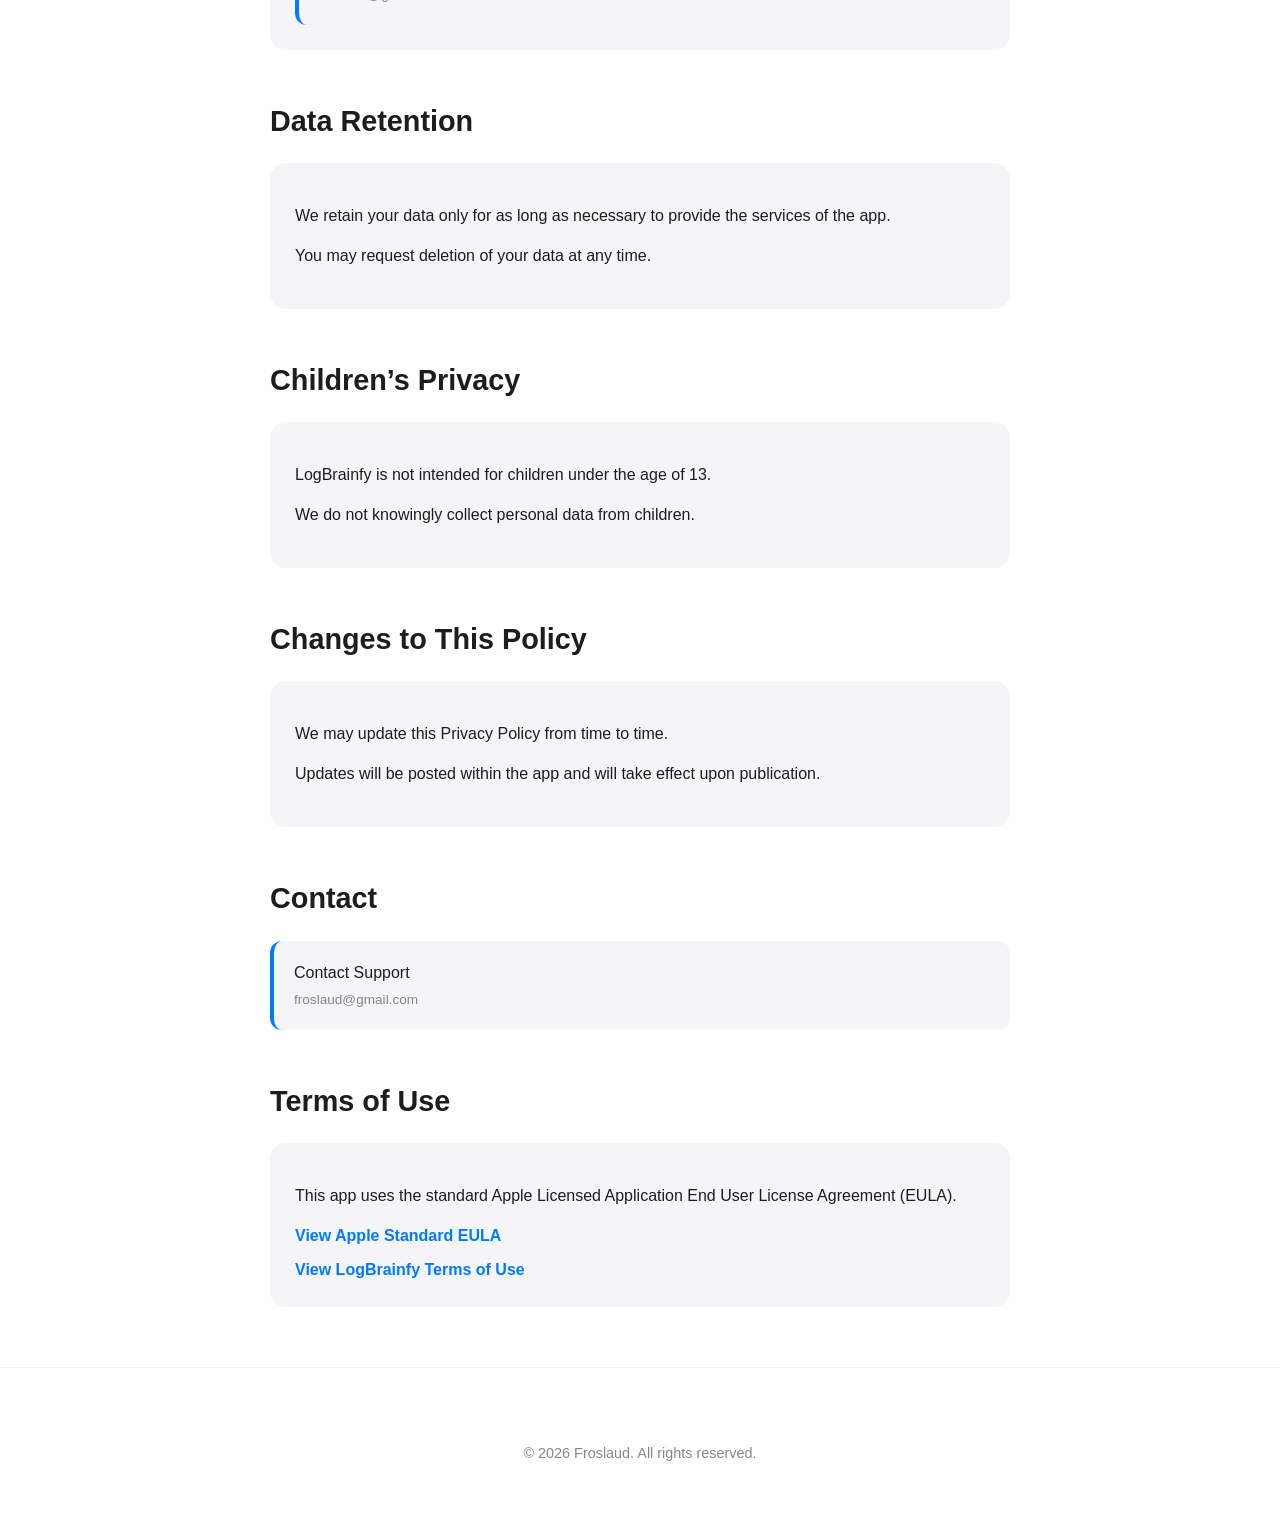
==== commit a081b5aa: "Update privacy.html" ====
--- a/privacy.html
+++ b/privacy.html
@@ -14,7 +14,7 @@
             <a href="index.html" class="logo-text">🧠 LogBrainfy</a>
             <div class="nav-links">
                 <a href="privacy.html">Privacy</a>
-                <a href="index.html#support">Support</a>
+                <a href="support.html">Support</a>
             </div>
         </div>
     </nav>
@@ -206,8 +206,13 @@
                 <p>
                     This app uses the standard Apple Licensed Application End User License Agreement (EULA).
                 </p>
+        
                 <a href="https://www.apple.com/legal/internet-services/itunes/dev/stdeula/" target="_blank" class="eula-link">
                     View Apple Standard EULA
+                </a>
+        
+                <a href="terms.html" class="eula-link" style="display:block; margin-top:10px;">
+                    View LogBrainfy Terms of Use
                 </a>
             </div>
         </section>
--- a/style.css
+++ b/style.css
@@ -81,6 +81,13 @@
     align-items: center;
     justify-content: center;
     color: #aaa;
+}
+
+.mockup-box img {
+    width: 100%;
+    height: 100%;
+    object-fit: cover;
+    border-radius: 20px;
 }
 
 .content { max-width: 1000px; margin: 0 auto; padding: 40px 20px; }
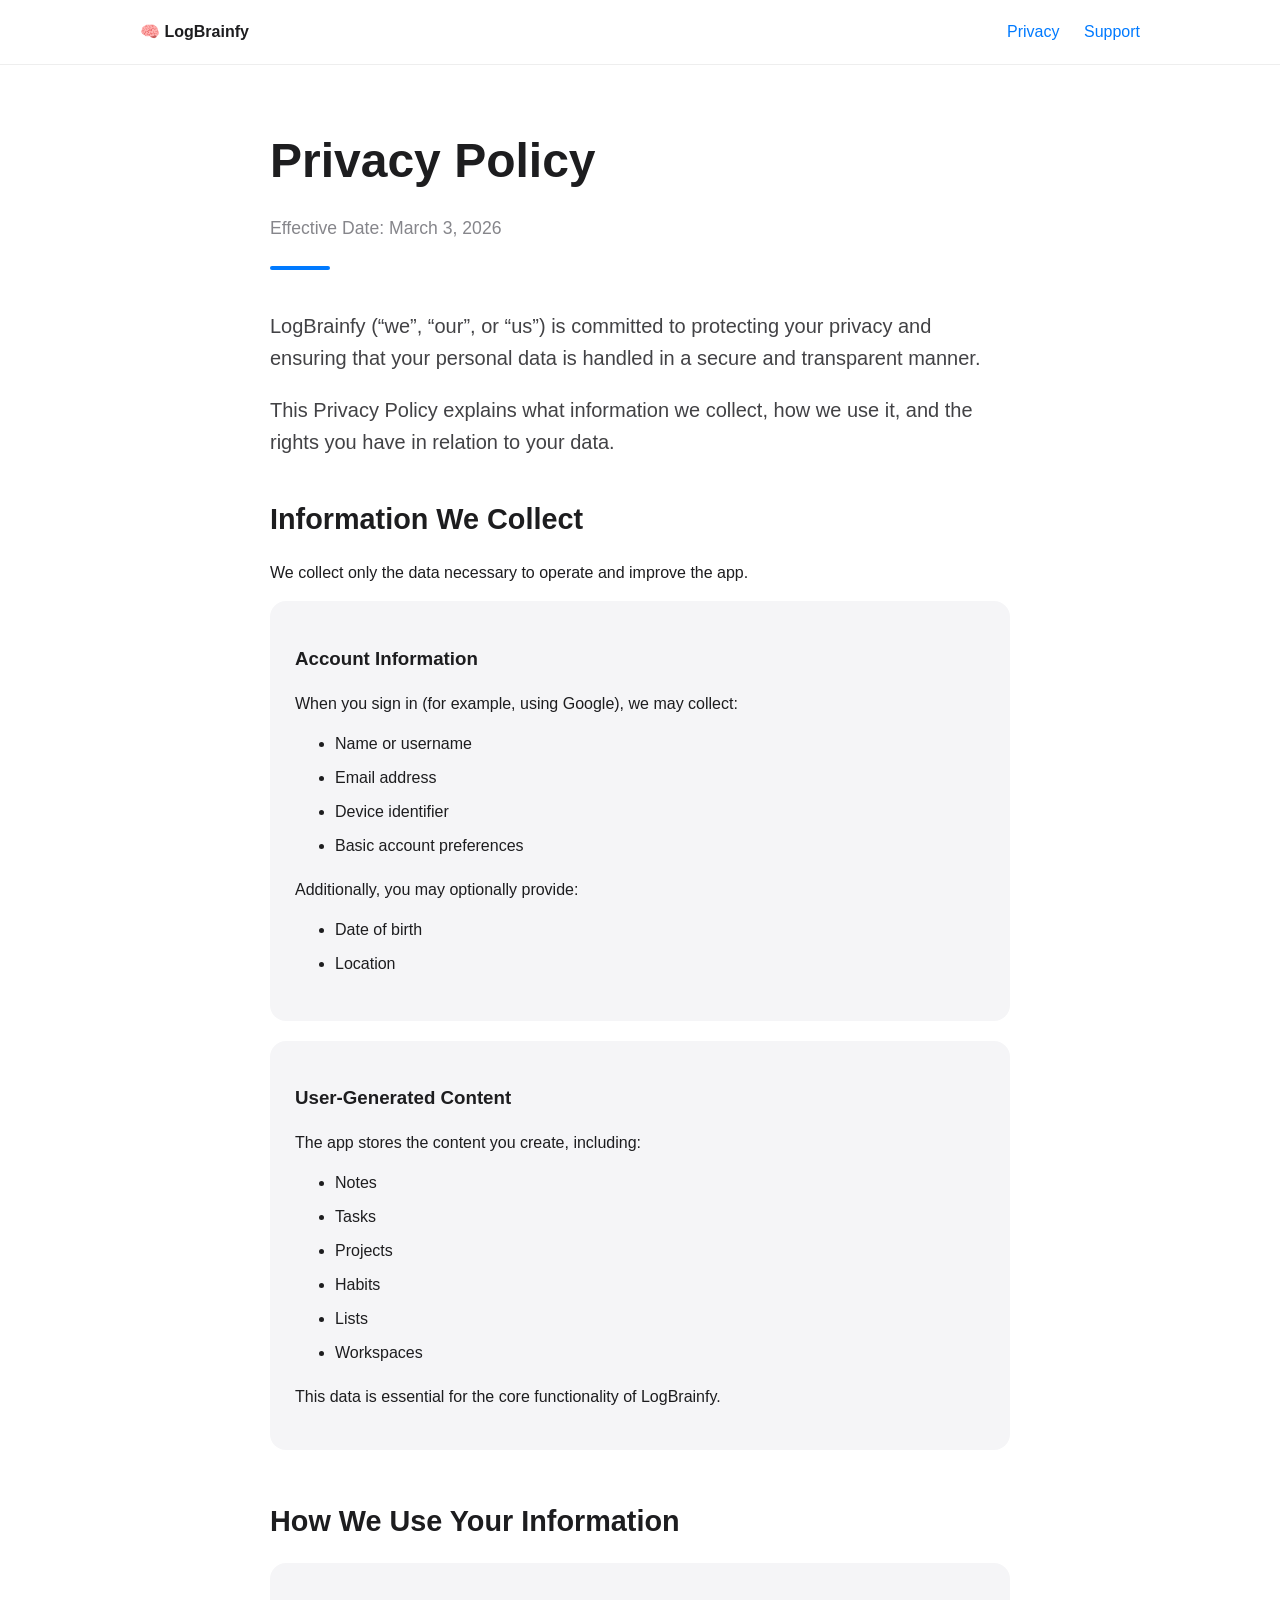
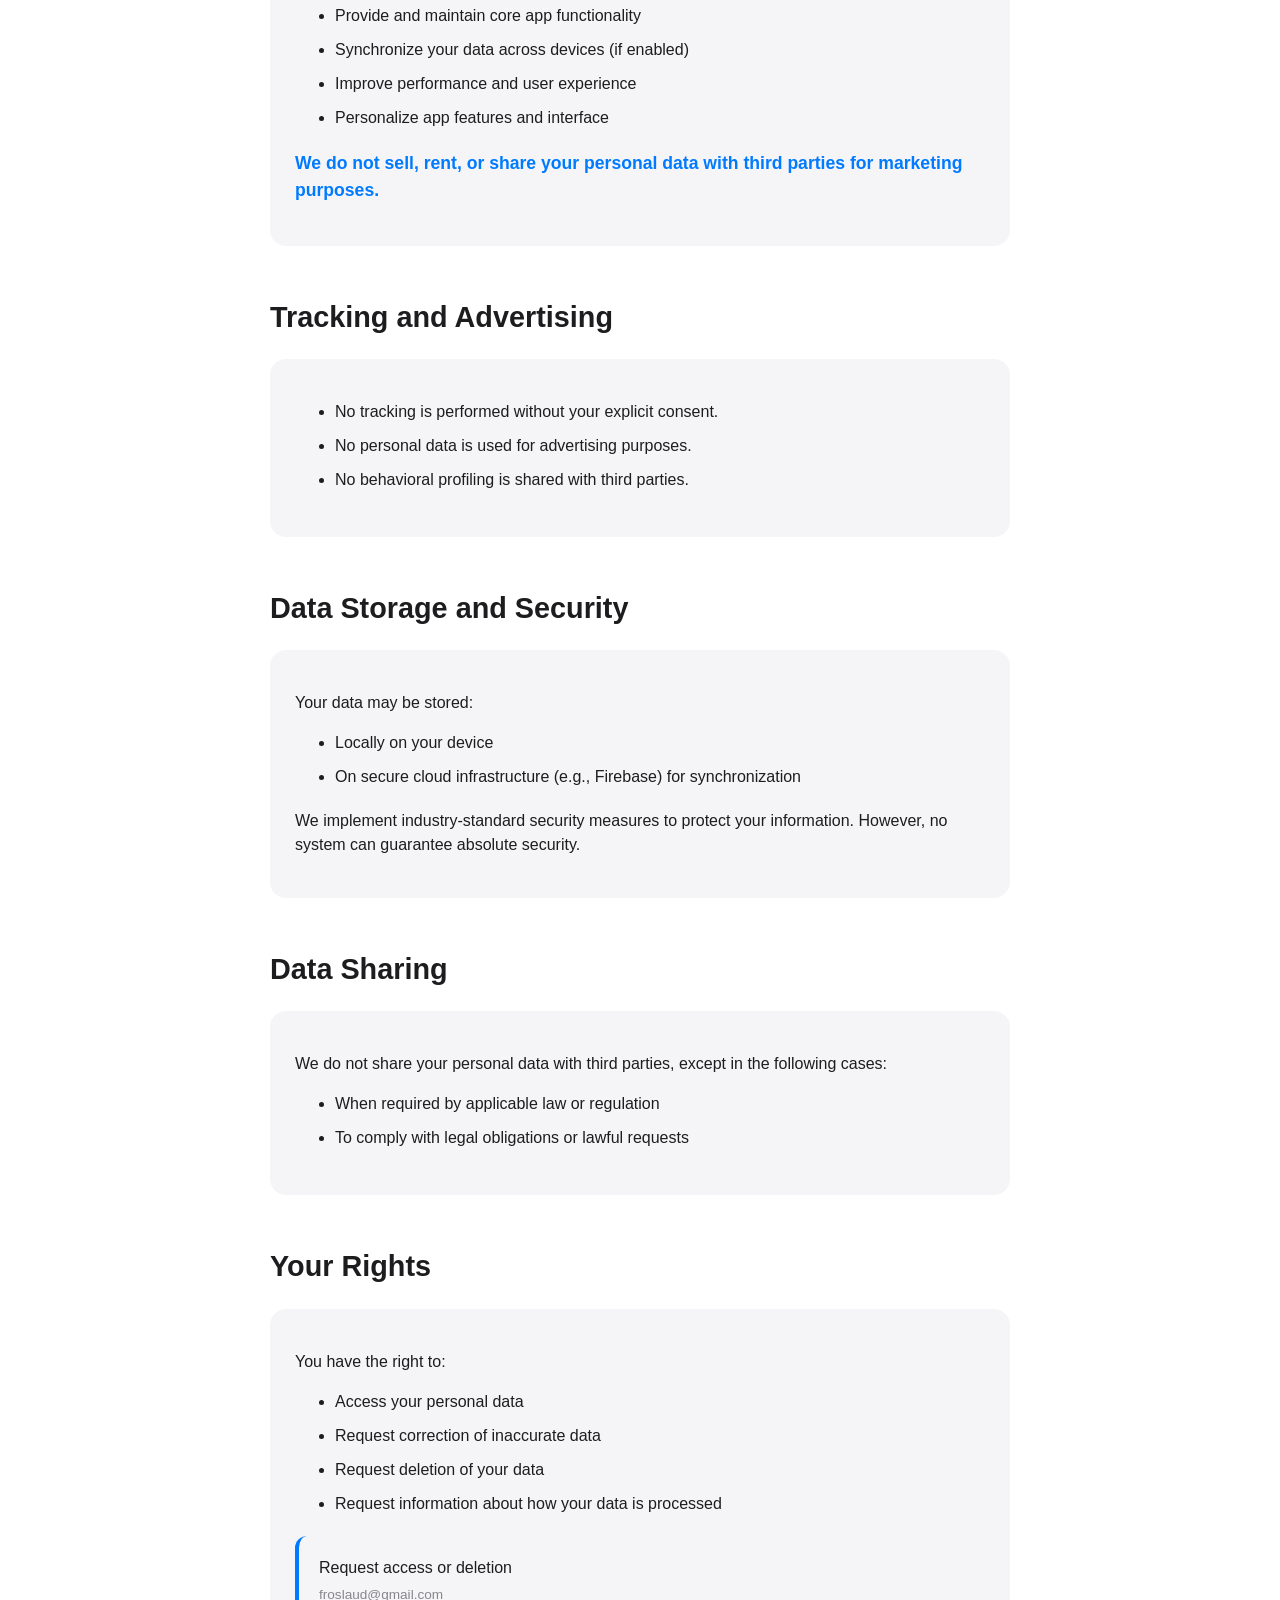
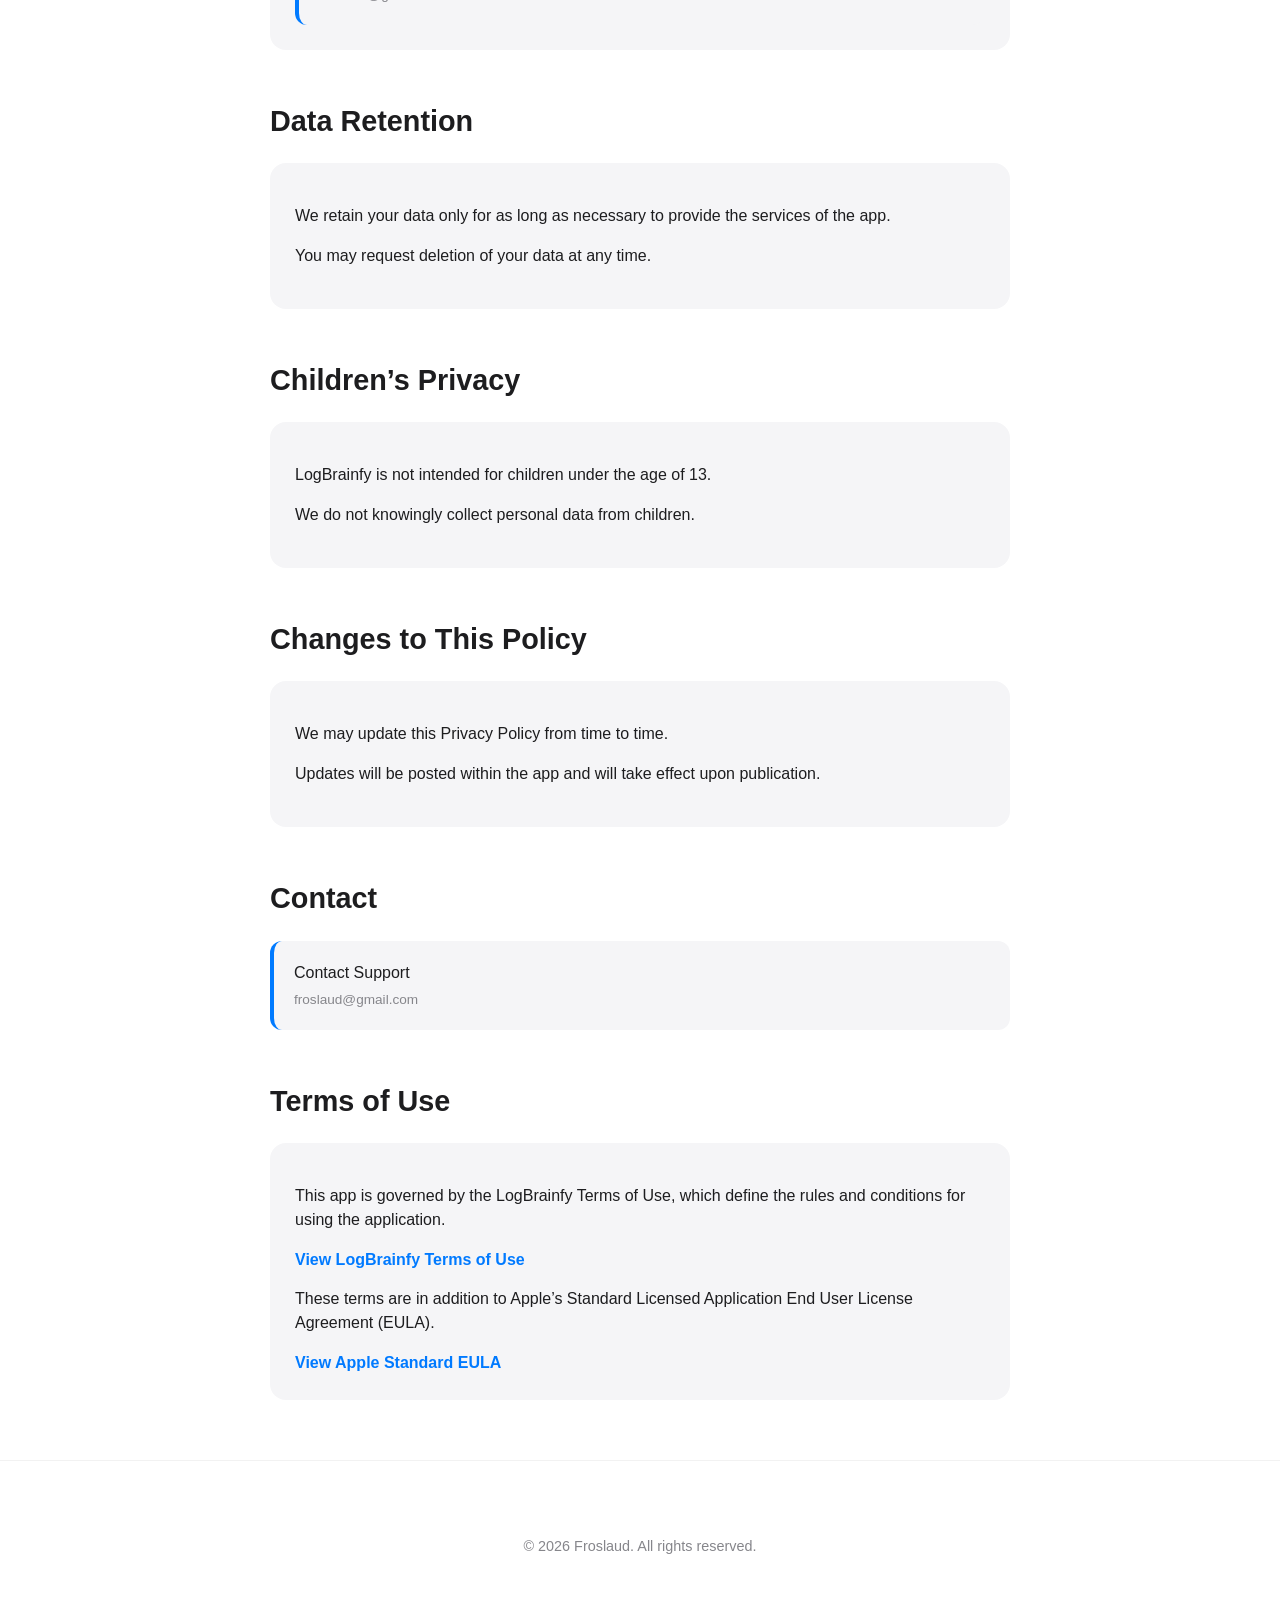
==== commit 9449b850: "Update privacy.html" ====
--- a/privacy.html
+++ b/privacy.html
@@ -204,16 +204,20 @@
             <h2>Terms of Use</h2>
             <div class="info-card">
                 <p>
-                    This app uses the standard Apple Licensed Application End User License Agreement (EULA).
+                    This app is governed by the LogBrainfy Terms of Use, which define the rules and conditions for using the application.
+                </p>
+        
+                <a href="terms.html" class="eula-link">
+                    View LogBrainfy Terms of Use
+                </a>
+        
+                <p style="margin-top:15px;">
+                    These terms are in addition to Apple’s Standard Licensed Application End User License Agreement (EULA).
                 </p>
         
                 <a href="https://www.apple.com/legal/internet-services/itunes/dev/stdeula/" target="_blank" class="eula-link">
                     View Apple Standard EULA
                 </a>
-        
-                <a href="terms.html" class="eula-link" style="display:block; margin-top:10px;">
-                    View LogBrainfy Terms of Use
-                </a>
             </div>
         </section>
 
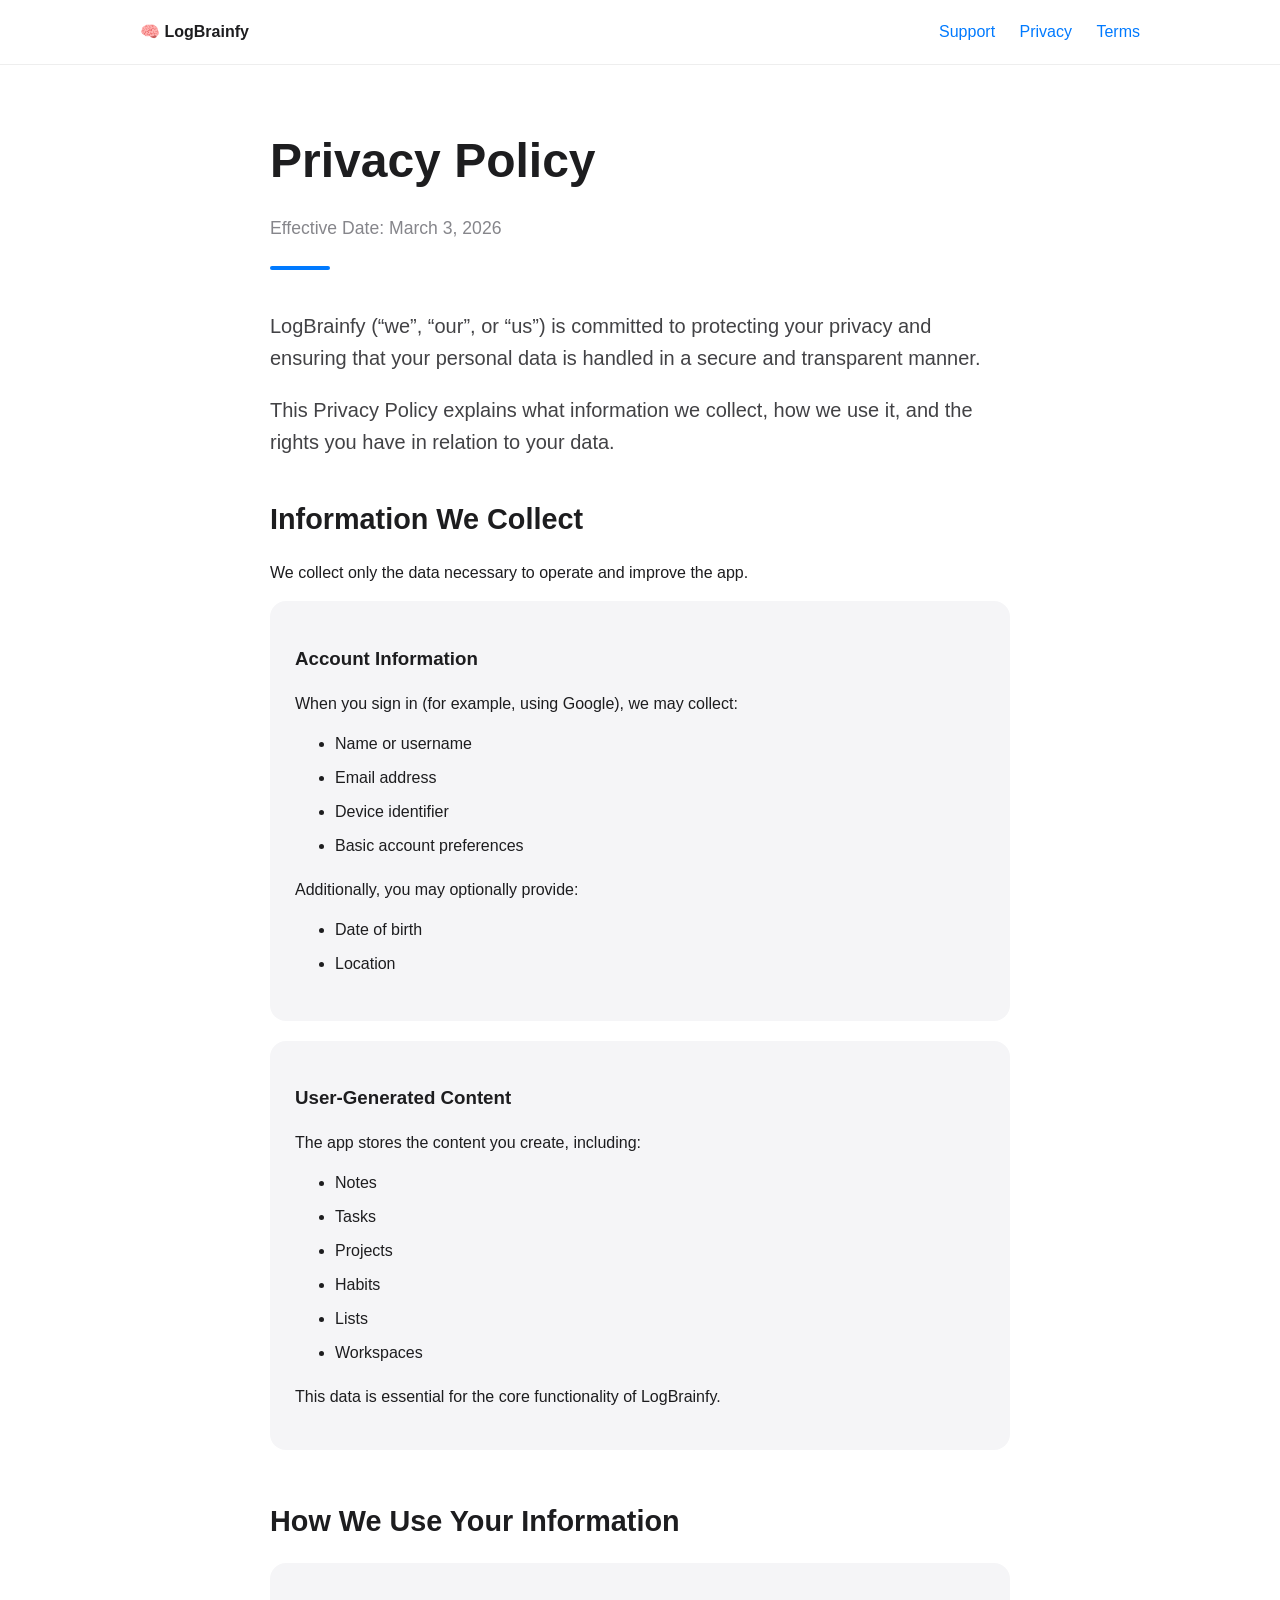
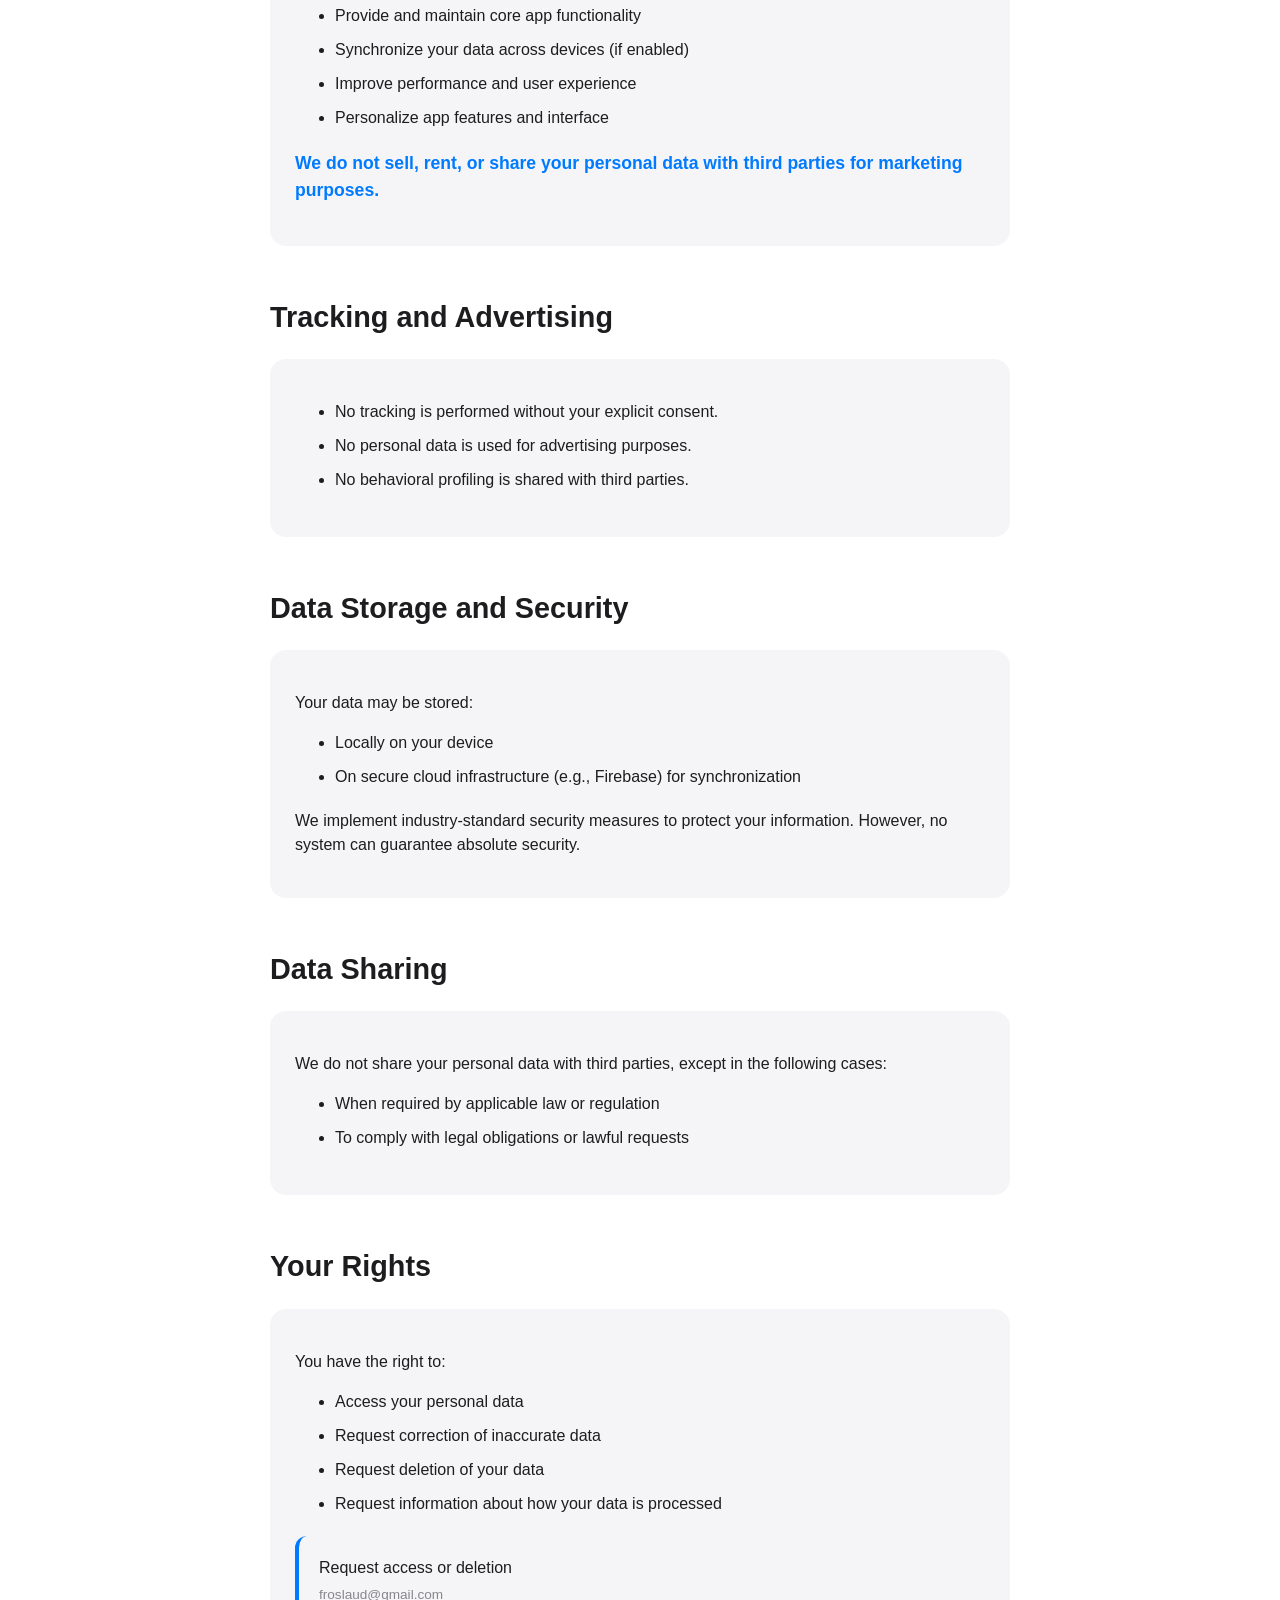
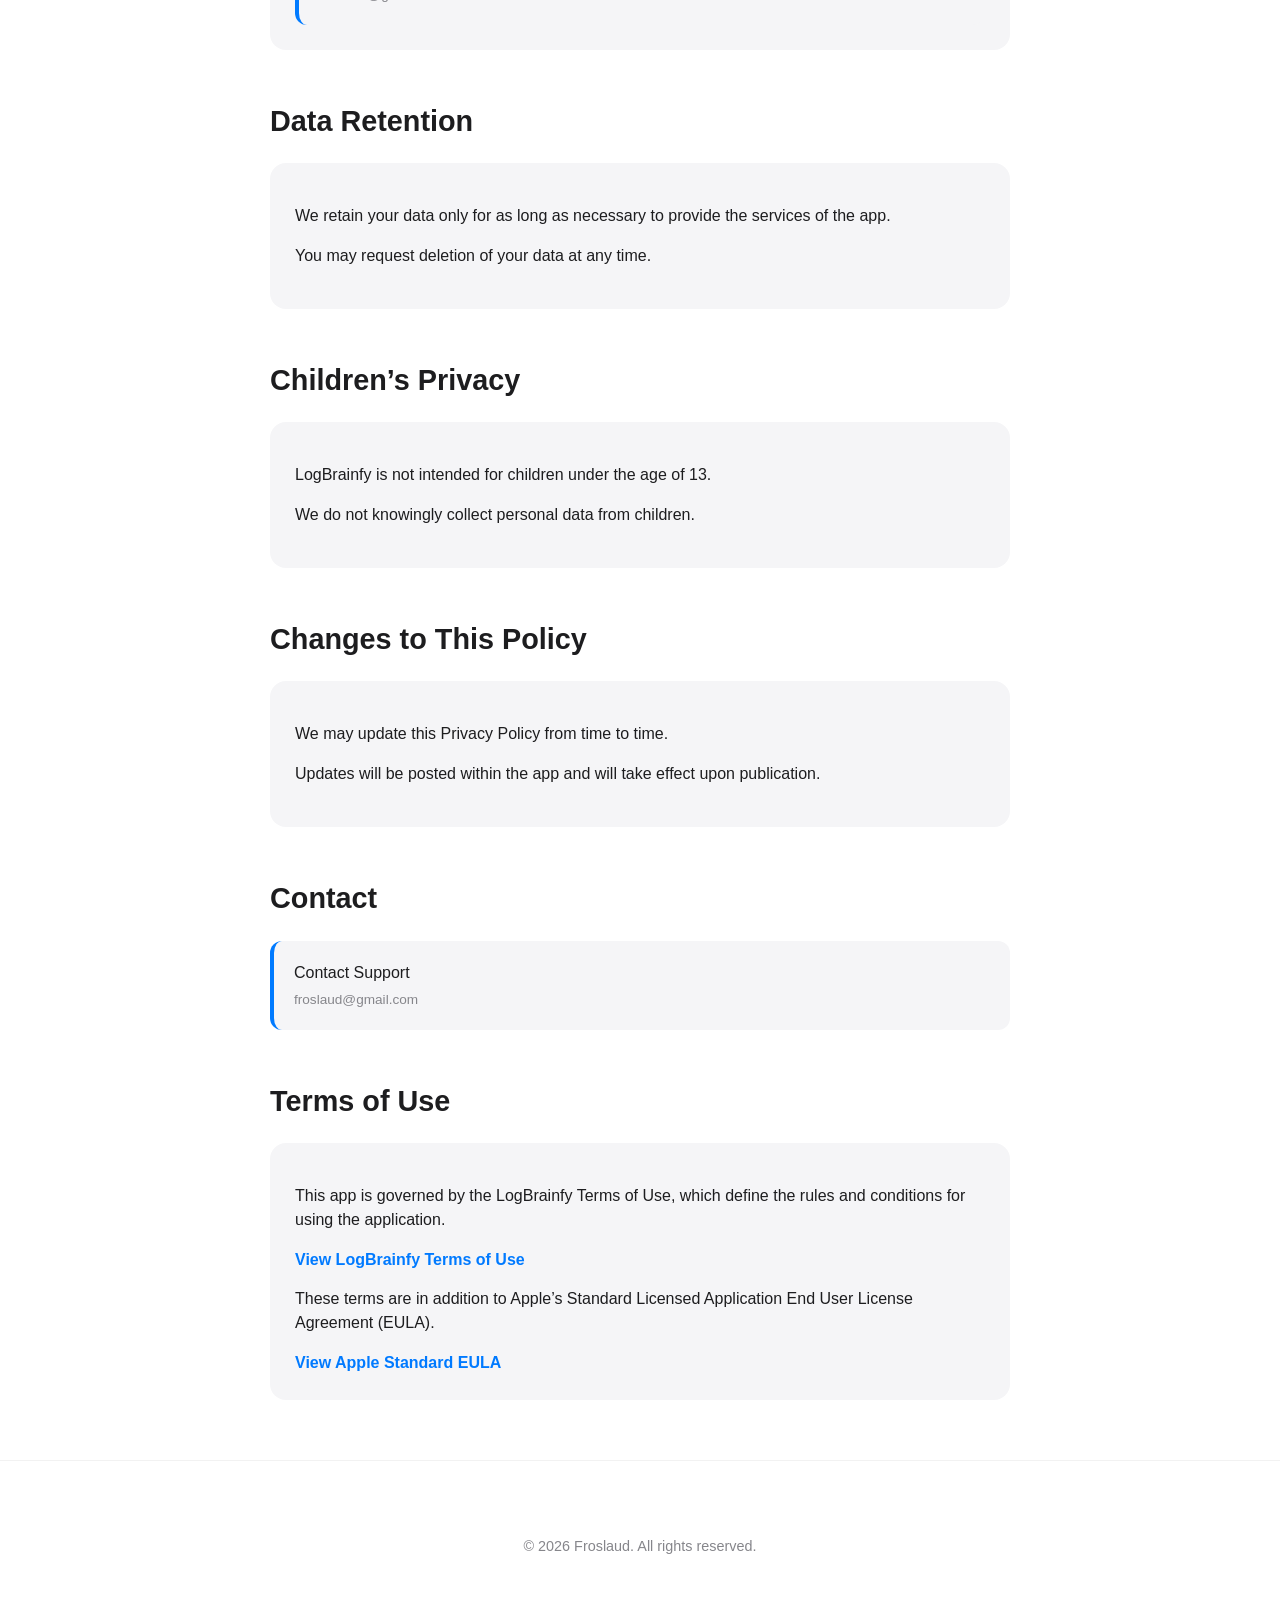
==== commit ad5ab0a4: "Update privacy.html" ====
--- a/privacy.html
+++ b/privacy.html
@@ -13,8 +13,9 @@
         <div class="nav-container">
             <a href="index.html" class="logo-text">🧠 LogBrainfy</a>
             <div class="nav-links">
+                <a href="support.html">Support</a>
                 <a href="privacy.html">Privacy</a>
-                <a href="support.html">Support</a>
+                <a href="terms.html">Terms</a>
             </div>
         </div>
     </nav>
